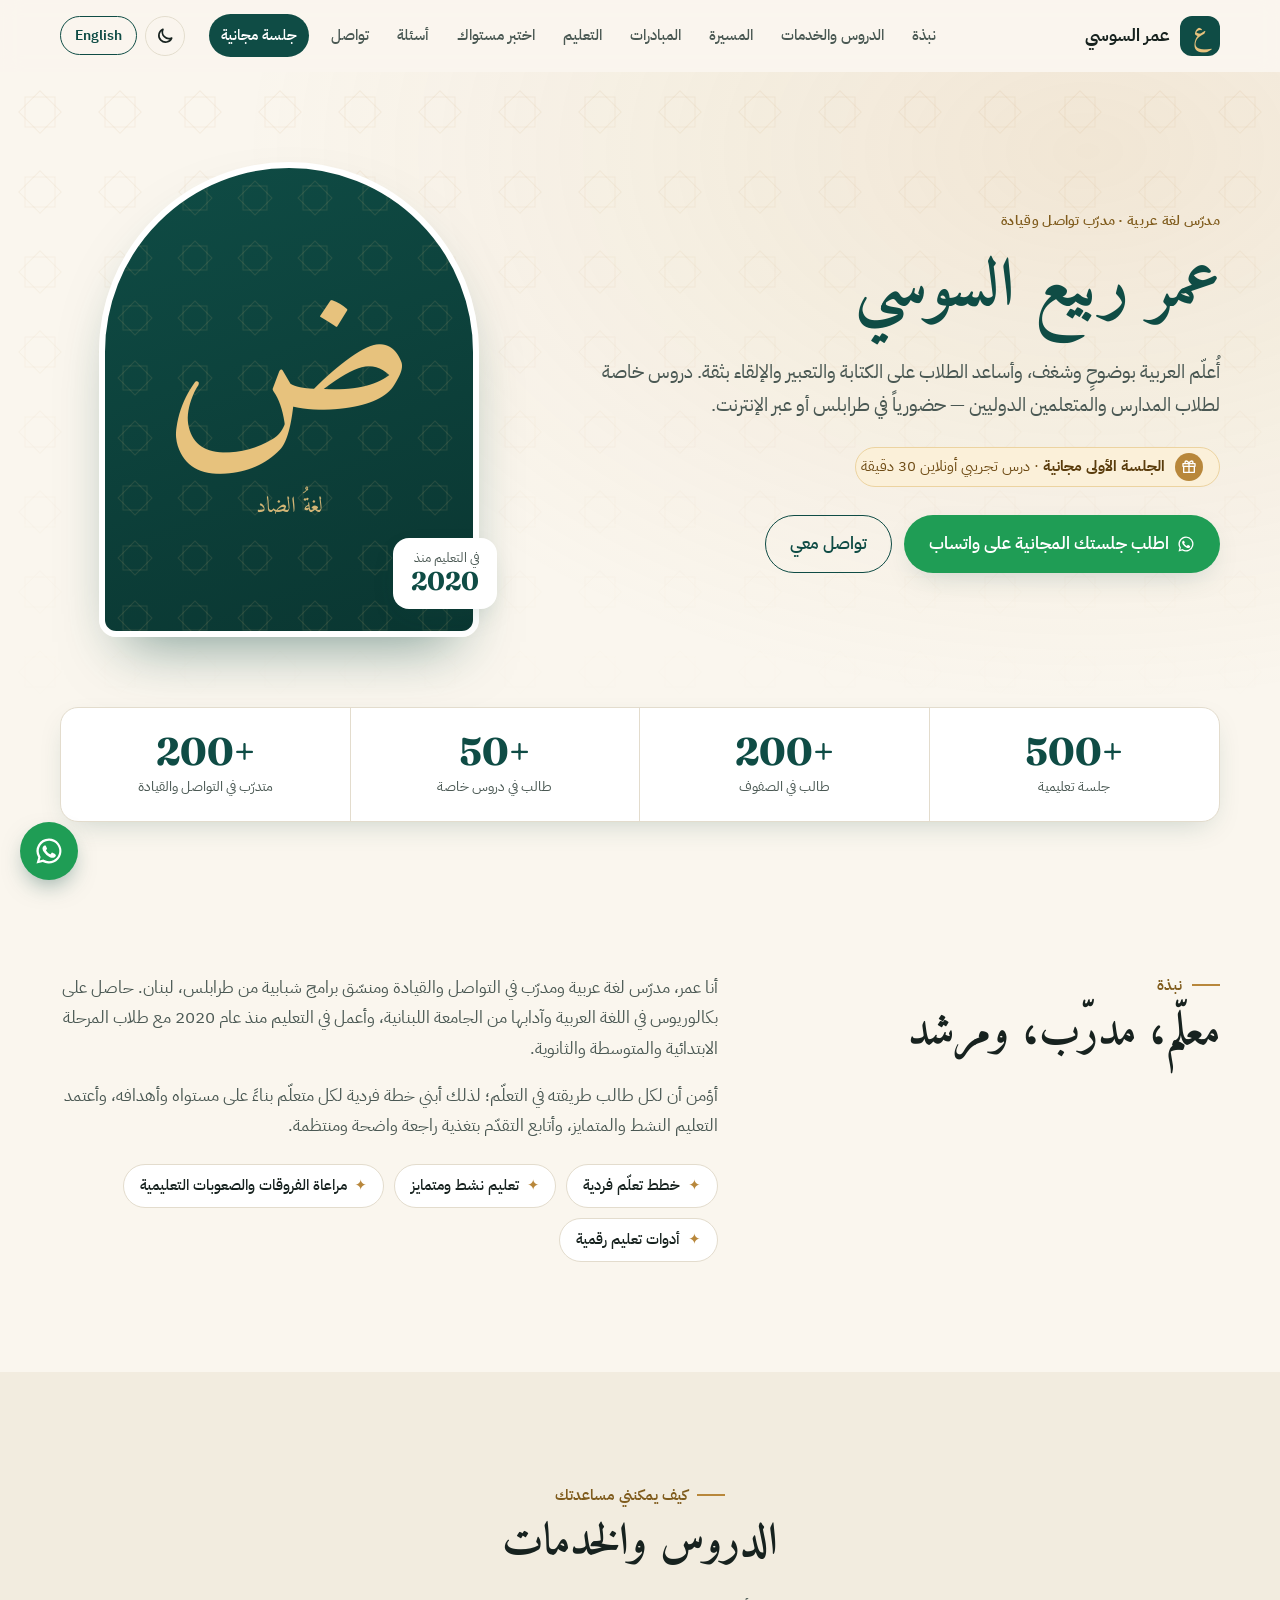
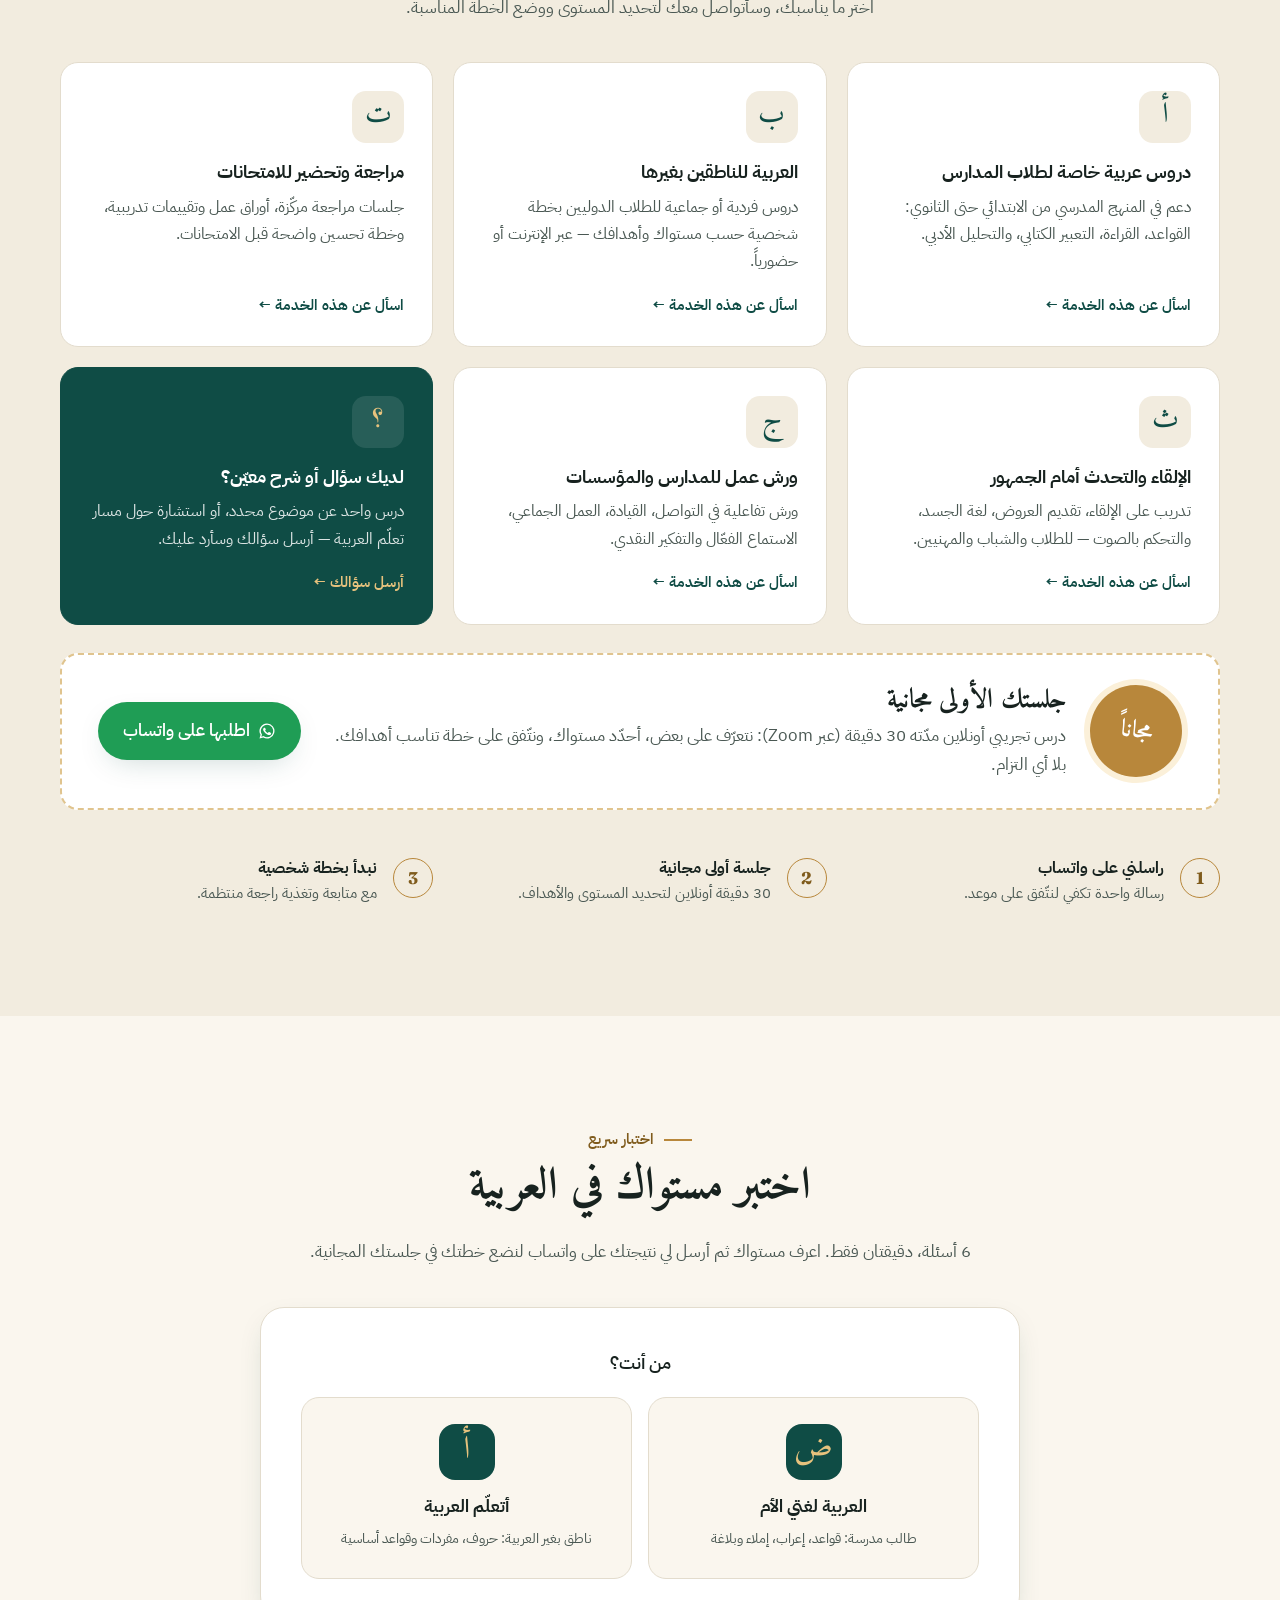
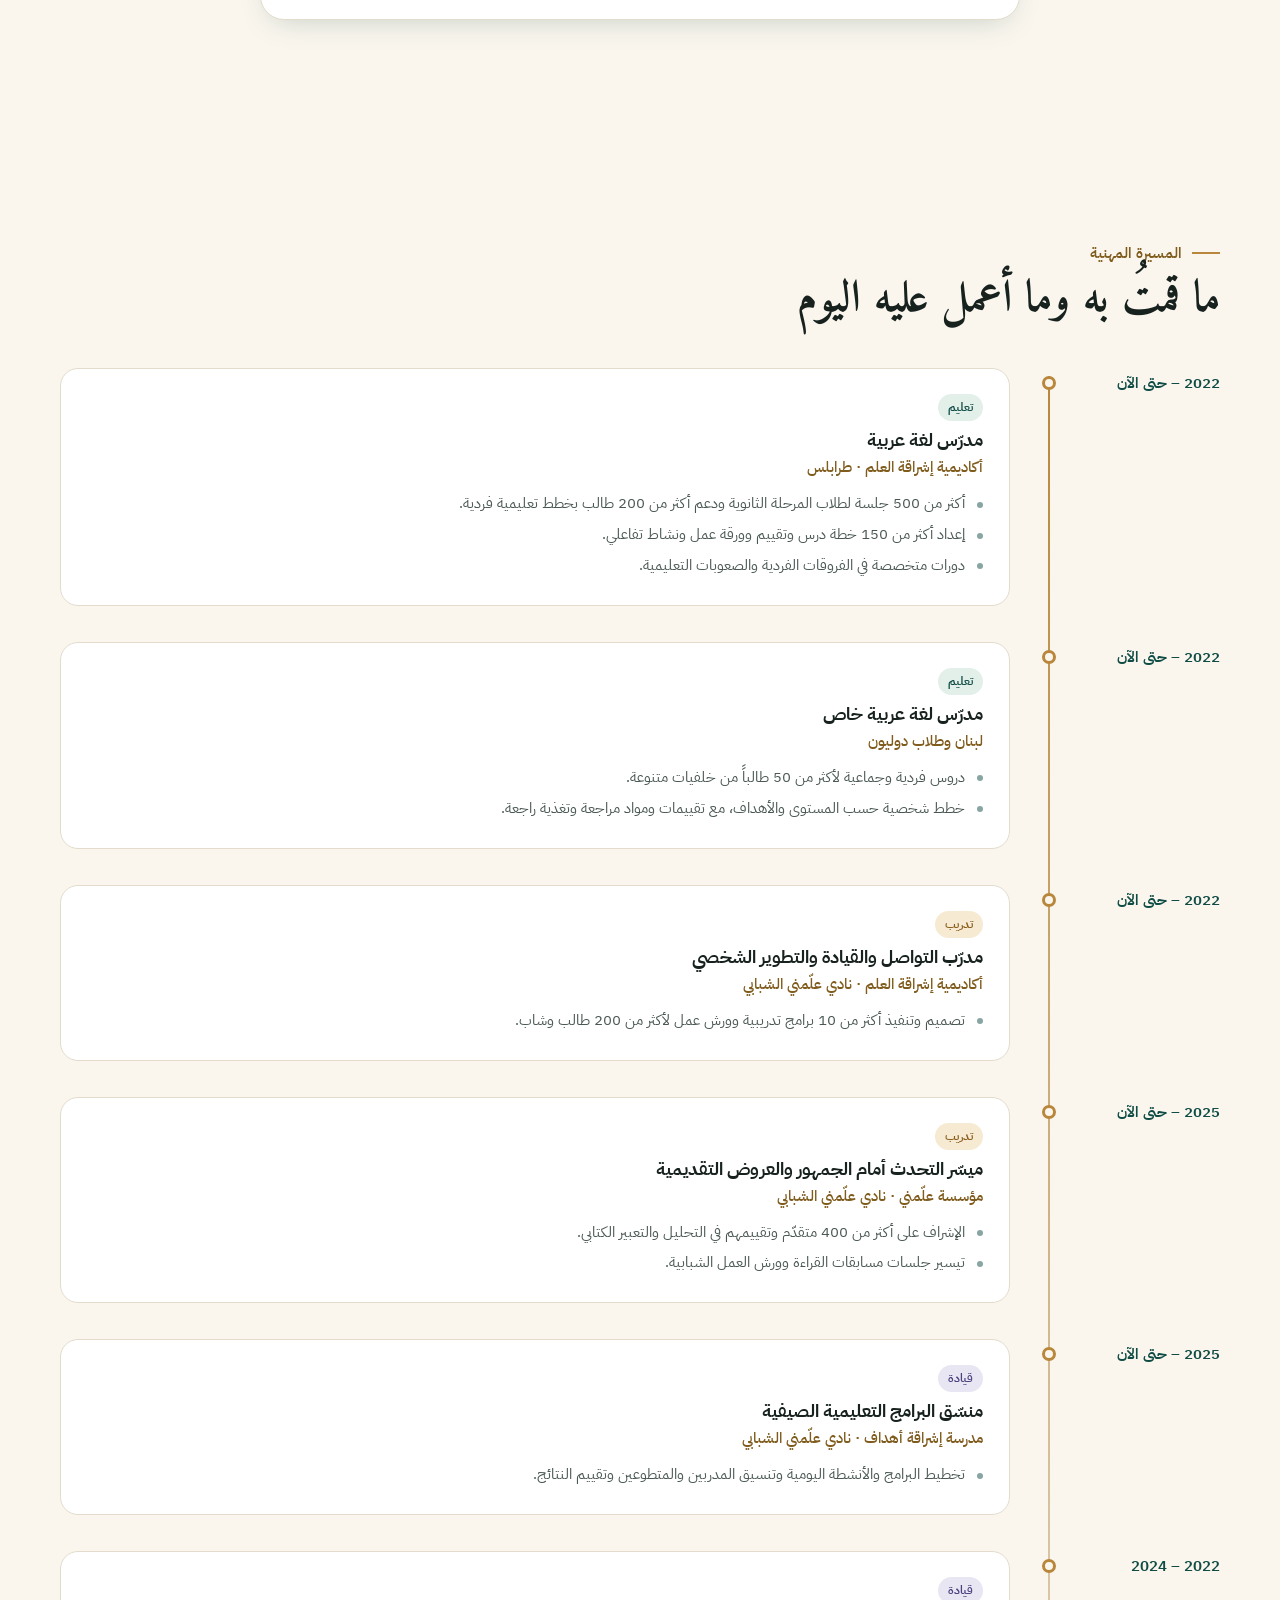
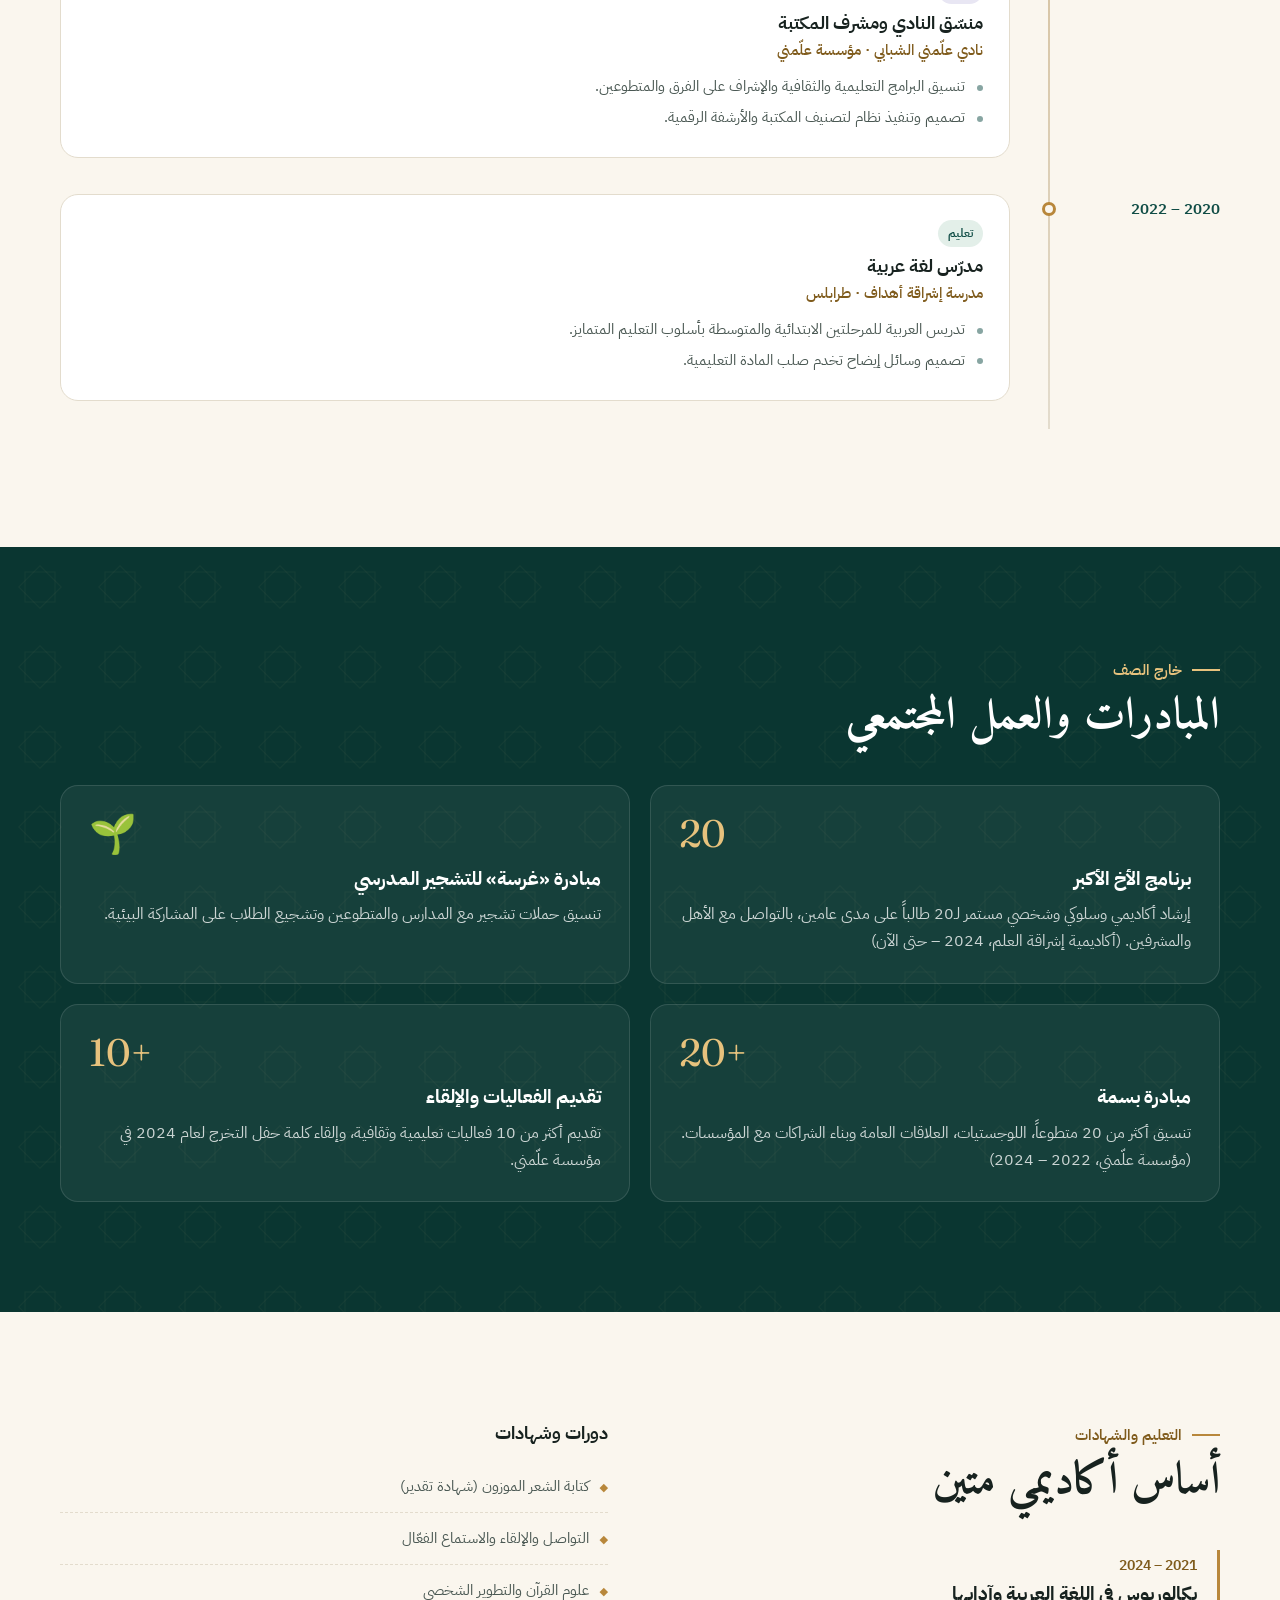
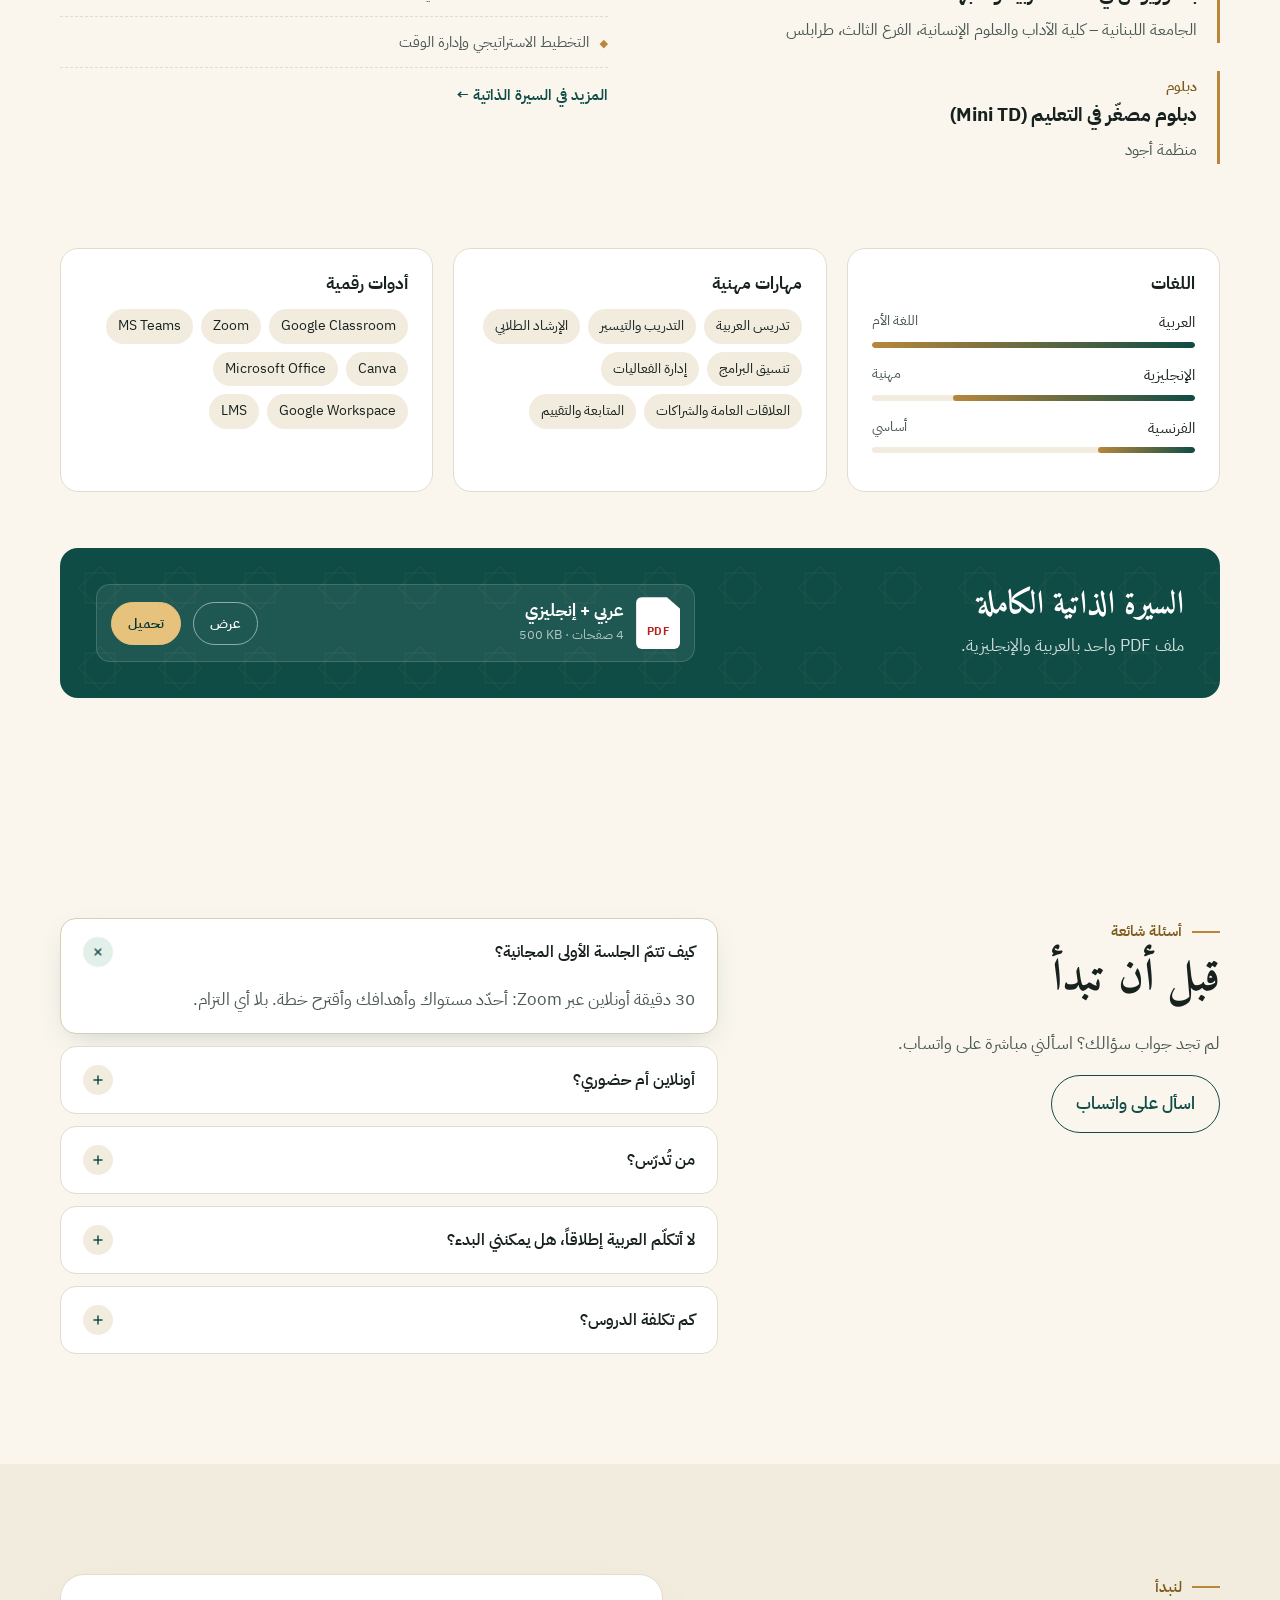
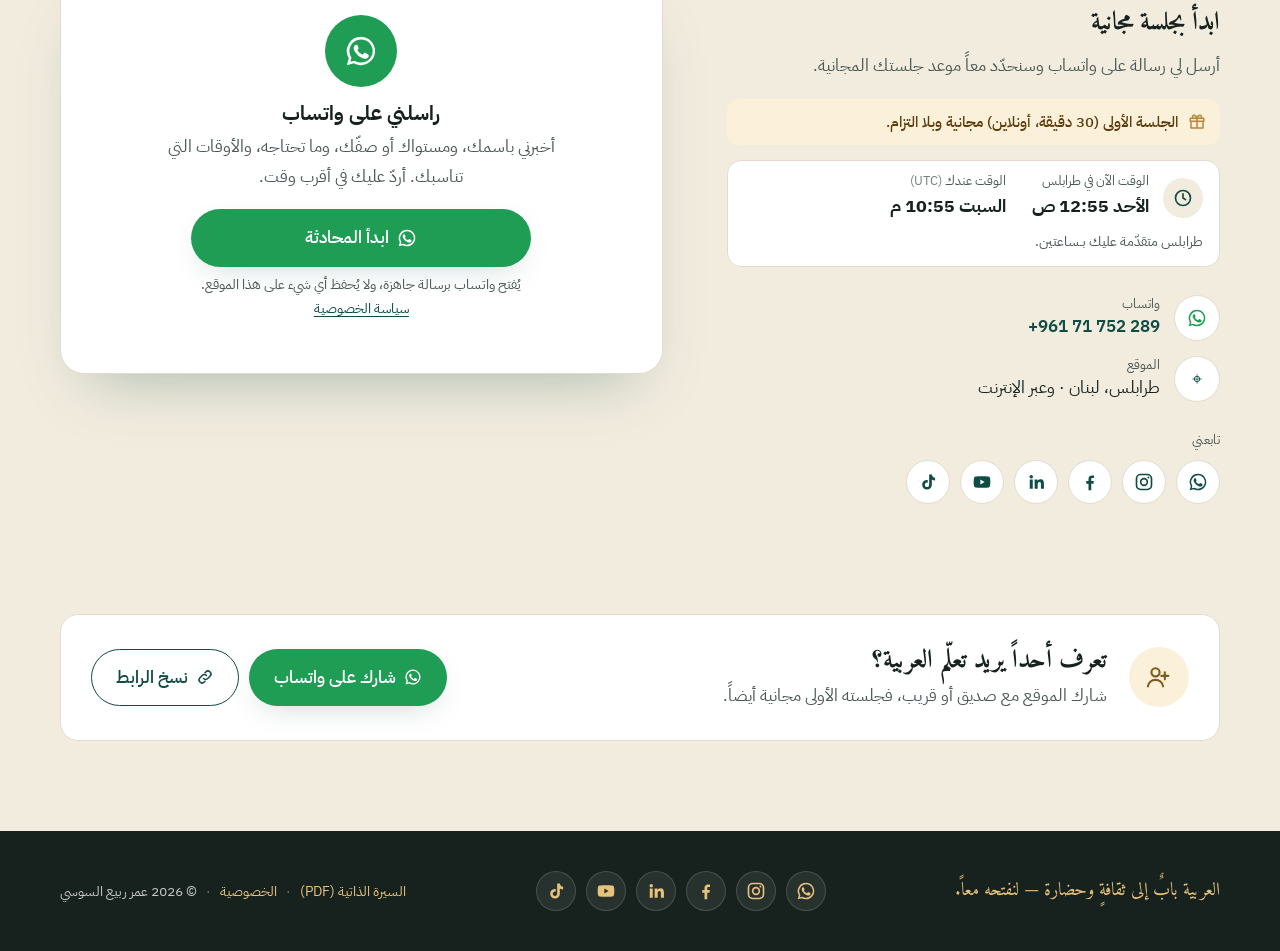
==== index.html @ cfaa9308 "k" ====
<!doctype html>
<html lang="ar" dir="rtl" data-lang="ar">
<head>
  <meta charset="utf-8">
  <meta name="viewport" content="width=device-width, initial-scale=1">
  <title>عمر ربيع السوسي | مدرّس لغة عربية في طرابلس – دروس خاصة</title>
  <meta name="description" content="عمر ربيع السوسي، مدرّس لغة عربية ومدرّب تواصل في طرابلس، لبنان. دروس عربية خاصة لطلاب المدارس والناطقين بغيرها، حضورياً أو أونلاين. Private Arabic lessons in Tripoli, Lebanon & online.">
  <meta name="keywords" content="مدرس لغة عربية طرابلس, دروس خصوصية عربي, Arabic teacher Tripoli Lebanon, private Arabic lessons online, learn Arabic, عمر السوسي, Omar Soussi">
  <meta name="author" content="Omar Rabih Soussi">
  <meta name="robots" content="index, follow">
  <meta name="theme-color" content="#0f4c45">
  <!-- SITE URL: replace https://omarsoussi.com with the real domain once it's live -->
  <link rel="canonical" href="https://omarsoussi.com/">
  <link rel="alternate" hreflang="ar" href="https://omarsoussi.com/">
  <link rel="alternate" hreflang="en" href="https://omarsoussi.com/?lang=en">
  <link rel="alternate" hreflang="x-default" href="https://omarsoussi.com/">

  <!-- Social sharing (WhatsApp, Facebook, LinkedIn, X) -->
  <meta property="og:type" content="profile">
  <meta property="og:site_name" content="Omar Rabih Soussi">
  <meta property="og:title" content="عمر ربيع السوسي | Omar Rabih Soussi – Arabic Teacher">
  <meta property="og:description" content="Private Arabic lessons for school students and international learners – Tripoli, Lebanon & online. دروس عربية خاصة حضورياً وأونلاين.">
  <meta property="og:url" content="https://omarsoussi.com/">
  <meta property="og:image" content="https://omarsoussi.com/assets/og-image.png">
  <meta property="og:image:width" content="1200">
  <meta property="og:image:height" content="630">
  <meta property="og:image:alt" content="Omar Rabih Soussi – Arabic Language Teacher">
  <meta property="og:locale" content="ar_LB">
  <meta property="og:locale:alternate" content="en_US">
  <meta property="profile:first_name" content="Omar">
  <meta property="profile:last_name" content="Soussi">
  <meta name="twitter:card" content="summary_large_image">
  <meta name="twitter:title" content="Omar Rabih Soussi – Arabic Teacher">
  <meta name="twitter:description" content="Private Arabic lessons – Tripoli, Lebanon & online.">
  <meta name="twitter:image" content="https://omarsoussi.com/assets/og-image.png">

  <!-- Icons: browser tab, iPhone/iPad home screen, Android & installable app -->
  <link rel="icon" href="favicon.ico" sizes="48x48">
  <link rel="icon" type="image/png" sizes="32x32" href="assets/favicon-32x32.png">
  <link rel="icon" type="image/png" sizes="16x16" href="assets/favicon-16x16.png">
  <link rel="apple-touch-icon" sizes="180x180" href="assets/apple-touch-icon.png">
  <link rel="manifest" href="site.webmanifest">
  <meta name="apple-mobile-web-app-title" content="Omar Soussi">
  <meta name="application-name" content="Omar Soussi">
  <meta name="msapplication-TileColor" content="#0f4c45">

  <!-- Structured data for Google -->
  <script type="application/ld+json">
  {
    "@context": "https://schema.org",
    "@graph": [
      {
        "@type": "Person",
        "@id": "https://omarsoussi.com/#omar",
        "name": "Omar Rabih Soussi",
        "alternateName": "عمر ربيع السوسي",
        "jobTitle": ["Arabic Language Teacher", "Communication & Leadership Trainer"],
        "description": "Arabic language teacher, communication and leadership trainer, and youth program coordinator in Tripoli, Lebanon.",
        "url": "https://omarsoussi.com/",
        "image": "https://omarsoussi.com/assets/og-image.png",
        "telephone": "+96171752289",
        "address": { "@type": "PostalAddress", "addressLocality": "Tripoli", "addressCountry": "LB" },
        "alumniOf": { "@type": "CollegeOrUniversity", "name": "Lebanese University – Faculty of Letters and Humanities, Branch 3" },
        "hasCredential": [
          { "@type": "EducationalOccupationalCredential", "name": "Bachelor's Degree in Arabic Language and Literature", "credentialCategory": "degree" },
          { "@type": "EducationalOccupationalCredential", "name": "Mini Teaching Diploma (Mini TD) – Ajwad Organization", "credentialCategory": "certificate" }
        ],
        "worksFor": { "@type": "EducationalOrganization", "name": "Ishraqat Al-Ilm Academy", "address": { "@type": "PostalAddress", "addressLocality": "Tripoli", "addressCountry": "LB" } },
        "knowsLanguage": ["ar", "en", "fr"],
        "knowsAbout": ["Arabic language", "Arabic grammar", "Arabic literature", "Teaching Arabic as a second language", "Public speaking", "Communication skills", "Leadership training"]
      },
      {
        "@type": "Service",
        "name": "Private Arabic lessons",
        "serviceType": "Private tutoring",
        "provider": { "@id": "https://omarsoussi.com/#omar" },
        "areaServed": [{ "@type": "City", "name": "Tripoli, Lebanon" }, { "@type": "Place", "name": "Online" }],
        "availableLanguage": ["ar", "en"],
        "hasOfferCatalog": {
          "@type": "OfferCatalog",
          "name": "Lessons",
          "itemListElement": [
            { "@type": "Offer", "price": "0", "priceCurrency": "USD", "description": "Free 30-minute online trial lesson for new students", "itemOffered": { "@type": "Service", "name": "Free first session (30-minute online trial lesson)" } },
            { "@type": "Offer", "itemOffered": { "@type": "Service", "name": "Private Arabic lessons for school students" } },
            { "@type": "Offer", "itemOffered": { "@type": "Service", "name": "Arabic for international learners" } },
            { "@type": "Offer", "itemOffered": { "@type": "Service", "name": "Revision & exam preparation" } },
            { "@type": "Offer", "itemOffered": { "@type": "Service", "name": "Public speaking coaching" } },
            { "@type": "Offer", "itemOffered": { "@type": "Service", "name": "Workshops for schools & organizations" } }
          ]
        }
      }
    ]
  }
  </script>
  <link rel="preconnect" href="https://fonts.googleapis.com">
  <link rel="preconnect" href="https://fonts.gstatic.com" crossorigin>
  <link href="https://fonts.googleapis.com/css2?family=Amiri:wght@400;700&family=Fraunces:opsz,wght@9..144,500;9..144,700&family=IBM+Plex+Sans+Arabic:wght@400;500;600;700&display=swap" rel="stylesheet">
  <meta name="color-scheme" content="light dark">
  <script>
    /* Apply the saved / system theme before the page paints (no white flash in dark mode) */
    (function () {
      var t = null;
      try { t = localStorage.getItem("theme"); } catch (e) {}
      if (t !== "light" && t !== "dark") t = window.matchMedia("(prefers-color-scheme: dark)").matches ? "dark" : "light";
      document.documentElement.setAttribute("data-theme", t);
    })();
  </script>
  <link rel="stylesheet" href="styles.css">
</head>
<body>

<!-- ============ HEADER ============ -->
<header class="site-header" id="top">
  <div class="container header-inner">
    <a href="#top" class="brand" aria-label="Omar Soussi">
      <span class="brand-mark">ع</span>
      <span class="brand-name">
        <span class="ar">عمر السوسي</span>
        <span class="en">Omar Soussi</span>
      </span>
    </a>

    <nav class="main-nav" id="mainNav" aria-label="Main">
      <a href="#about"><span class="ar">نبذة</span><span class="en">About</span></a>
      <a href="#services"><span class="ar">الدروس والخدمات</span><span class="en">Lessons</span></a>
      <a href="#journey"><span class="ar">المسيرة</span><span class="en">Journey</span></a>
      <a href="#community"><span class="ar">المبادرات</span><span class="en">Initiatives</span></a>
      <a href="#education"><span class="ar">التعليم</span><span class="en">Education</span></a>
      <a href="#quiz"><span class="ar">اختبر مستواك</span><span class="en">Level quiz</span></a>
      <a href="#faq"><span class="ar">أسئلة</span><span class="en">FAQ</span></a>
      <a href="#contact"><span class="ar">تواصل</span><span class="en">Contact</span></a>
      <a href="https://wa.me/96171752289" target="_blank" rel="noopener" data-wa-direct class="nav-cta"><span class="ar">جلسة مجانية</span><span class="en">Free session</span></a>
    </nav>

    <div class="header-actions">
      <button class="theme-toggle" id="themeToggle" type="button" aria-label="Toggle dark mode" title="Dark / light">
        <svg class="i-moon" viewBox="0 0 24 24" width="20" height="20" aria-hidden="true"><path fill="none" stroke="currentColor" stroke-width="2" stroke-linecap="round" stroke-linejoin="round" d="M20 14.5A8 8 0 0 1 9.5 4 8 8 0 1 0 20 14.5Z"/></svg>
        <svg class="i-sun" viewBox="0 0 24 24" width="20" height="20" aria-hidden="true"><g fill="none" stroke="currentColor" stroke-width="2" stroke-linecap="round"><circle cx="12" cy="12" r="4"/><path d="M12 2v2M12 20v2M4.9 4.9l1.4 1.4M17.7 17.7l1.4 1.4M2 12h2M20 12h2M4.9 19.1l1.4-1.4M17.7 6.3l1.4-1.4"/></g></svg>
      </button>
      <button class="lang-toggle" id="langToggle" type="button" aria-label="Switch language">
        <span class="ar">English</span><span class="en">عربي</span>
      </button>
      <button class="menu-toggle" id="menuToggle" type="button" aria-expanded="false" aria-controls="mainNav" aria-label="Menu">
        <span></span><span></span><span></span>
      </button>
    </div>
  </div>
</header>

<main>

<!-- ============ HERO ============ -->
<section class="hero">
  <div class="container hero-grid">
    <div class="hero-text reveal">
      <p class="eyebrow">
        <span class="ar">مدرّس لغة عربية · مدرّب تواصل وقيادة</span>
        <span class="en">Arabic Language Teacher · Communication Trainer</span>
      </p>
      <h1>
        <span class="ar">عمر ربيع السوسي</span>
        <span class="en">Omar Rabih Soussi</span>
      </h1>
      <p class="hero-lead">
        <span class="ar">أُعلّم العربية بوضوحٍ وشغف، وأساعد الطلاب على الكتابة والتعبير والإلقاء بثقة. دروس خاصة لطلاب المدارس والمتعلمين الدوليين — حضورياً في طرابلس أو عبر الإنترنت.</span>
        <span class="en">I teach Arabic with clarity and care, and help students read, write and speak with confidence. Private lessons for school students and international learners — in person in Tripoli or online.</span>
      </p>
      <a href="https://wa.me/96171752289" target="_blank" rel="noopener" data-wa-direct class="offer-pill">
        <span class="offer-pill-icon" aria-hidden="true"><svg viewBox="0 0 24 24" width="16" height="16"><path fill="none" stroke="currentColor" stroke-width="2" stroke-linecap="round" stroke-linejoin="round" d="M4 11h16v9H4zM3 7h18v4H3zM12 7v13M12 7S10.5 3 8 3a2 2 0 0 0 0 4M12 7s1.5-4 4-4a2 2 0 0 1 0 4"/></svg></span>
        <span><strong><span class="ar">الجلسة الأولى مجانية</span><span class="en">First session free</span></strong>
        <span class="ar">· درس تجريبي أونلاين 30 دقيقة</span><span class="en">· 30-min online trial lesson</span></span>
      </a>
      <div class="hero-ctas">
        <a href="https://wa.me/96171752289" target="_blank" rel="noopener" data-wa-direct class="btn btn-primary btn-wa">
          <svg viewBox="0 0 24 24" width="18" height="18" aria-hidden="true"><path fill="currentColor" d="M12 2a10 10 0 0 0-8.6 15.1L2 22l5-1.3A10 10 0 1 0 12 2Zm0 18.2a8.2 8.2 0 0 1-4.2-1.2l-.3-.2-3 .8.8-2.9-.2-.3A8.2 8.2 0 1 1 12 20.2Zm4.5-6.1c-.2-.1-1.5-.7-1.7-.8s-.4-.1-.6.1-.7.8-.8 1-.3.2-.5.1a6.7 6.7 0 0 1-3.3-2.9c-.3-.4.3-.4.7-1.3a.5.5 0 0 0 0-.5l-.8-1.8c-.2-.5-.4-.4-.6-.4h-.5a1 1 0 0 0-.7.3 3 3 0 0 0-.9 2.2 5.2 5.2 0 0 0 1.1 2.7 11.8 11.8 0 0 0 4.5 4c1.7.7 2.3.8 3.2.6a2.7 2.7 0 0 0 1.7-1.2 2.2 2.2 0 0 0 .2-1.2c-.1-.1-.3-.2-.5-.3Z"/></svg>
          <span class="ar">اطلب جلستك المجانية على واتساب</span><span class="en">Get your free session on WhatsApp</span>
        </a>
        <a href="#contact" class="btn btn-ghost">
          <span class="ar">تواصل معي</span><span class="en">Contact</span>
        </a>
      </div>
    </div>

    <div class="hero-visual reveal">
      <div class="portrait">
        <!-- To add a photo: save it as assets/omar.jpg (portrait, ~800×1000) -->
        <img src="assets/omar.jpg" alt="Omar Rabih Soussi" onerror="this.remove()">
        <div class="portrait-fallback" aria-hidden="true">
          <span class="big-letter">ض</span>
          <span class="portrait-caption">
            <span class="ar">لغةُ الضاد</span><span class="en">The language of Ḍād</span>
          </span>
        </div>
      </div>
      <div class="floating-badge">
        <strong>2020</strong>
        <span class="ar">في التعليم منذ</span><span class="en">teaching since</span>
      </div>
    </div>
  </div>

  <div class="container">
    <ul class="stats reveal">
      <li><strong data-count="500">500+</strong><span class="ar">جلسة تعليمية</span><span class="en">teaching sessions</span></li>
      <li><strong data-count="200">200+</strong><span class="ar">طالب في الصفوف</span><span class="en">classroom students</span></li>
      <li><strong data-count="50">50+</strong><span class="ar">طالب في دروس خاصة</span><span class="en">private students</span></li>
      <li><strong data-count="200">200+</strong><span class="ar">متدرّب في التواصل والقيادة</span><span class="en">trainees in communication</span></li>
    </ul>
  </div>
</section>

<!-- ============ ABOUT ============ -->
<section class="section" id="about">
  <div class="container about-grid">
    <div class="section-head reveal">
      <p class="kicker"><span class="ar">نبذة</span><span class="en">About</span></p>
      <h2><span class="ar">معلّم، مدرّب، ومرشد</span><span class="en">Teacher, trainer and mentor</span></h2>
    </div>
    <div class="about-body reveal">
      <p>
        <span class="ar">أنا عمر، مدرّس لغة عربية ومدرّب في التواصل والقيادة ومنسّق برامج شبابية من طرابلس، لبنان. حاصل على بكالوريوس في اللغة العربية وآدابها من الجامعة اللبنانية، وأعمل في التعليم منذ عام 2020 مع طلاب المرحلة الابتدائية والمتوسطة والثانوية.</span>
        <span class="en">I'm Omar, an Arabic language teacher, communication &amp; leadership trainer and youth program coordinator from Tripoli, Lebanon. I hold a Bachelor's degree in Arabic Language and Literature from the Lebanese University and have been teaching since 2020 — from primary to secondary level.</span>
      </p>
      <p>
        <span class="ar">أؤمن أن لكل طالب طريقته في التعلّم؛ لذلك أبني خطة فردية لكل متعلّم بناءً على مستواه وأهدافه، وأعتمد التعليم النشط والمتمايز، وأتابع التقدّم بتغذية راجعة واضحة ومنتظمة.</span>
        <span class="en">I believe every student learns differently. That's why I build an individual plan for each learner based on their level and goals, use active and differentiated teaching, and follow progress with clear, regular feedback.</span>
      </p>
      <ul class="pill-list">
        <li><span class="ar">خطط تعلّم فردية</span><span class="en">Individual learning plans</span></li>
        <li><span class="ar">تعليم نشط ومتمايز</span><span class="en">Active &amp; differentiated teaching</span></li>
        <li><span class="ar">مراعاة الفروقات والصعوبات التعليمية</span><span class="en">Support for learning differences</span></li>
        <li><span class="ar">أدوات تعليم رقمية</span><span class="en">Digital teaching tools</span></li>
      </ul>
    </div>
  </div>
</section>

<!-- ============ SERVICES ============ -->
<section class="section section-tint" id="services">
  <div class="container">
    <div class="section-head center reveal">
      <p class="kicker"><span class="ar">كيف يمكنني مساعدتك</span><span class="en">How I can help</span></p>
      <h2><span class="ar">الدروس والخدمات</span><span class="en">Lessons &amp; services</span></h2>
      <p class="section-sub">
        <span class="ar">اختر ما يناسبك، وسأتواصل معك لتحديد المستوى ووضع الخطة المناسبة.</span>
        <span class="en">Pick what fits you and I'll get back to you to assess your level and agree on a plan.</span>
      </p>
    </div>

    <div class="cards">
      <article class="card reveal">
        <div class="card-icon">أ</div>
        <h3><span class="ar">دروس عربية خاصة لطلاب المدارس</span><span class="en">Private Arabic for school students</span></h3>
        <p><span class="ar">دعم في المنهج المدرسي من الابتدائي حتى الثانوي: القواعد، القراءة، التعبير الكتابي، والتحليل الأدبي.</span><span class="en">Curriculum support from primary to secondary: grammar, reading, written expression and literary analysis.</span></p>
        <button class="card-link" data-service="school"><span class="ar">اسأل عن هذه الخدمة ←</span><span class="en">Ask about this →</span></button>
      </article>

      <article class="card reveal">
        <div class="card-icon">ب</div>
        <h3><span class="ar">العربية للناطقين بغيرها</span><span class="en">Arabic for international learners</span></h3>
        <p><span class="ar">دروس فردية أو جماعية للطلاب الدوليين بخطة شخصية حسب مستواك وأهدافك — عبر الإنترنت أو حضورياً.</span><span class="en">One-to-one or group lessons with a personal plan built around your level and goals — online or in person.</span></p>
        <button class="card-link" data-service="intl"><span class="ar">اسأل عن هذه الخدمة ←</span><span class="en">Ask about this →</span></button>
      </article>

      <article class="card reveal">
        <div class="card-icon">ت</div>
        <h3><span class="ar">مراجعة وتحضير للامتحانات</span><span class="en">Revision &amp; exam preparation</span></h3>
        <p><span class="ar">جلسات مراجعة مركّزة، أوراق عمل وتقييمات تدريبية، وخطة تحسين واضحة قبل الامتحانات.</span><span class="en">Focused revision sessions, worksheets and practice assessments, with a clear improvement plan before exams.</span></p>
        <button class="card-link" data-service="exam"><span class="ar">اسأل عن هذه الخدمة ←</span><span class="en">Ask about this →</span></button>
      </article>

      <article class="card reveal">
        <div class="card-icon">ث</div>
        <h3><span class="ar">الإلقاء والتحدث أمام الجمهور</span><span class="en">Public speaking coaching</span></h3>
        <p><span class="ar">تدريب على الإلقاء، تقديم العروض، لغة الجسد، والتحكم بالصوت — للطلاب والشباب والمهنيين.</span><span class="en">Training in speech delivery, presentations, body language and voice — for students, youth and professionals.</span></p>
        <button class="card-link" data-service="speaking"><span class="ar">اسأل عن هذه الخدمة ←</span><span class="en">Ask about this →</span></button>
      </article>

      <article class="card reveal">
        <div class="card-icon">ج</div>
        <h3><span class="ar">ورش عمل للمدارس والمؤسسات</span><span class="en">Workshops for schools &amp; organizations</span></h3>
        <p><span class="ar">ورش تفاعلية في التواصل، القيادة، العمل الجماعي، الاستماع الفعّال والتفكير النقدي.</span><span class="en">Interactive workshops on communication, leadership, teamwork, active listening and critical thinking.</span></p>
        <button class="card-link" data-service="workshop"><span class="ar">اسأل عن هذه الخدمة ←</span><span class="en">Ask about this →</span></button>
      </article>

      <article class="card card-accent reveal">
        <div class="card-icon">؟</div>
        <h3><span class="ar">لديك سؤال أو شرح معيّن؟</span><span class="en">Need a specific explanation?</span></h3>
        <p><span class="ar">درس واحد عن موضوع محدد، أو استشارة حول مسار تعلّم العربية — أرسل سؤالك وسأرد عليك.</span><span class="en">A single lesson on one topic, or advice on your Arabic learning path — send your question and I'll reply.</span></p>
        <button class="card-link" data-service="question"><span class="ar">أرسل سؤالك ←</span><span class="en">Send your question →</span></button>
      </article>
    </div>

    <div class="offer-banner reveal">
      <div class="offer-stamp" aria-hidden="true">
        <span class="ar">مجاناً</span><span class="en">FREE</span>
      </div>
      <div class="offer-text">
        <h3><span class="ar">جلستك الأولى مجانية</span><span class="en">Your first session is free</span></h3>
        <p><span class="ar">درس تجريبي أونلاين مدّته 30 دقيقة (عبر Zoom): نتعرّف على بعض، أحدّد مستواك، ونتّفق على خطة تناسب أهدافك. بلا أي التزام.</span><span class="en">A 30-minute online trial lesson (on Zoom): we get to know each other, I assess your level, and we agree on a plan that fits your goals. No commitment.</span></p>
      </div>
      <a href="https://wa.me/96171752289" target="_blank" rel="noopener" data-wa-direct class="btn btn-primary btn-wa offer-btn"><svg viewBox="0 0 24 24" width="18" height="18" aria-hidden="true"><path fill="currentColor" d="M12 2a10 10 0 0 0-8.6 15.1L2 22l5-1.3A10 10 0 1 0 12 2Zm0 18.2a8.2 8.2 0 0 1-4.2-1.2l-.3-.2-3 .8.8-2.9-.2-.3A8.2 8.2 0 1 1 12 20.2Zm4.5-6.1c-.2-.1-1.5-.7-1.7-.8s-.4-.1-.6.1-.7.8-.8 1-.3.2-.5.1a6.7 6.7 0 0 1-3.3-2.9c-.3-.4.3-.4.7-1.3a.5.5 0 0 0 0-.5l-.8-1.8c-.2-.5-.4-.4-.6-.4h-.5a1 1 0 0 0-.7.3 3 3 0 0 0-.9 2.2 5.2 5.2 0 0 0 1.1 2.7 11.8 11.8 0 0 0 4.5 4c1.7.7 2.3.8 3.2.6a2.7 2.7 0 0 0 1.7-1.2 2.2 2.2 0 0 0 .2-1.2c-.1-.1-.3-.2-.5-.3Z"/></svg><span class="ar">اطلبها على واتساب</span><span class="en">Ask on WhatsApp</span></a>
    </div>

    <ol class="steps reveal">
      <li>
        <span class="step-num">1</span>
        <div><h4><span class="ar">راسلني على واتساب</span><span class="en">Message me on WhatsApp</span></h4>
        <p><span class="ar">رسالة واحدة تكفي لنتّفق على موعد.</span><span class="en">One message is all it takes to set a time.</span></p></div>
      </li>
      <li>
        <span class="step-num">2</span>
        <div><h4><span class="ar">جلسة أولى مجانية</span><span class="en">Free first session</span></h4>
        <p><span class="ar">30 دقيقة أونلاين لتحديد المستوى والأهداف.</span><span class="en">30 minutes online to assess your level &amp; goals.</span></p></div>
      </li>
      <li>
        <span class="step-num">3</span>
        <div><h4><span class="ar">نبدأ بخطة شخصية</span><span class="en">We start with a personal plan</span></h4>
        <p><span class="ar">مع متابعة وتغذية راجعة منتظمة.</span><span class="en">With regular follow-up and feedback.</span></p></div>
      </li>
    </ol>
  </div>
</section>

<!-- ============ LEVEL QUIZ ============ -->
<section class="section" id="quiz">
  <div class="container">
    <div class="section-head center reveal">
      <p class="kicker"><span class="ar">اختبار سريع</span><span class="en">Quick quiz</span></p>
      <h2><span class="ar">اختبر مستواك في العربية</span><span class="en">Test your Arabic level</span></h2>
      <p class="section-sub">
        <span class="ar">6 أسئلة، دقيقتان فقط. اعرف مستواك ثم أرسل لي نتيجتك على واتساب لنضع خطتك في جلستك المجانية.</span>
        <span class="en">6 questions, 2 minutes. Find out your level, then send me your result on WhatsApp and we'll build your plan in a free session.</span>
      </p>
    </div>

    <div class="quiz reveal" id="quiz-app">
      <!-- Start screen -->
      <div class="quiz-screen" data-screen="start">
        <p class="quiz-ask"><span class="ar">من أنت؟</span><span class="en">Which describes you?</span></p>
        <div class="quiz-tracks">
          <button type="button" class="quiz-track" data-track="native">
            <span class="quiz-track-icon" aria-hidden="true">ض</span>
            <strong><span class="ar">العربية لغتي الأم</span><span class="en">Arabic is my first language</span></strong>
            <small><span class="ar">طالب مدرسة: قواعد، إعراب، إملاء وبلاغة</span><span class="en">School student: grammar, iʿrāb, spelling &amp; rhetoric</span></small>
          </button>
          <button type="button" class="quiz-track" data-track="learner">
            <span class="quiz-track-icon" aria-hidden="true">أ</span>
            <strong><span class="ar">أتعلّم العربية</span><span class="en">I'm learning Arabic</span></strong>
            <small><span class="ar">ناطق بغير العربية: حروف، مفردات وقواعد أساسية</span><span class="en">Non-native: letters, vocabulary &amp; basic grammar</span></small>
          </button>
        </div>
      </div>

      <!-- Question screen -->
      <div class="quiz-screen" data-screen="question" hidden>
        <div class="quiz-top">
          <span class="quiz-count" id="quizCount"></span>
          <button type="button" class="link-btn quiz-restart" data-restart><span class="ar">البدء من جديد</span><span class="en">Start over</span></button>
        </div>
        <div class="quiz-progress" aria-hidden="true"><span id="quizBar"></span></div>
        <div class="quiz-q" id="quizQ"></div>
        <div class="quiz-options" id="quizOptions" role="group"></div>
        <div class="quiz-feedback" id="quizFeedback" aria-live="polite"></div>
        <div class="quiz-next-wrap">
          <button type="button" class="btn btn-primary" id="quizNext" hidden></button>
        </div>
      </div>

      <!-- Result screen -->
      <div class="quiz-screen" data-screen="result" hidden>
        <div class="quiz-result">
          <div class="quiz-score" id="quizScore" aria-hidden="true">
            <svg viewBox="0 0 120 120"><circle class="ring-bg" cx="60" cy="60" r="52"/><circle class="ring" id="quizRing" cx="60" cy="60" r="52"/></svg>
            <span id="quizScoreText"></span>
          </div>
          <div class="quiz-result-text">
            <p class="quiz-level-label"><span class="ar">مستواك</span><span class="en">Your level</span></p>
            <h3 id="quizLevel"></h3>
            <p id="quizAdvice"></p>
          </div>
        </div>
        <div class="quiz-actions">
          <button type="button" class="btn btn-primary btn-wa" id="quizBook"><svg viewBox="0 0 24 24" width="18" height="18" aria-hidden="true"><path fill="currentColor" d="M12 2a10 10 0 0 0-8.6 15.1L2 22l5-1.3A10 10 0 1 0 12 2Zm0 18.2a8.2 8.2 0 0 1-4.2-1.2l-.3-.2-3 .8.8-2.9-.2-.3A8.2 8.2 0 1 1 12 20.2Zm4.5-6.1c-.2-.1-1.5-.7-1.7-.8s-.4-.1-.6.1-.7.8-.8 1-.3.2-.5.1a6.7 6.7 0 0 1-3.3-2.9c-.3-.4.3-.4.7-1.3a.5.5 0 0 0 0-.5l-.8-1.8c-.2-.5-.4-.4-.6-.4h-.5a1 1 0 0 0-.7.3 3 3 0 0 0-.9 2.2 5.2 5.2 0 0 0 1.1 2.7 11.8 11.8 0 0 0 4.5 4c1.7.7 2.3.8 3.2.6a2.7 2.7 0 0 0 1.7-1.2 2.2 2.2 0 0 0 .2-1.2c-.1-.1-.3-.2-.5-.3Z"/></svg><span class="ar">أرسل نتيجتي على واتساب</span><span class="en">Send my result on WhatsApp</span></button>
          <button type="button" class="btn btn-ghost" data-share="quiz">
            <svg viewBox="0 0 24 24" width="18" height="18" aria-hidden="true"><g fill="none" stroke="currentColor" stroke-width="2" stroke-linecap="round" stroke-linejoin="round"><circle cx="18" cy="5" r="3"/><circle cx="6" cy="12" r="3"/><circle cx="18" cy="19" r="3"/><path d="m8.6 13.5 6.8 4M15.4 6.5l-6.8 4"/></g></svg>
            <span class="ar">تحدَّ صديقاً</span><span class="en">Challenge a friend</span>
          </button>
          <button type="button" class="link-btn" data-restart><span class="ar">أعد الاختبار</span><span class="en">Retake the quiz</span></button>
        </div>
        <details class="quiz-review">
          <summary><span class="ar">راجع إجاباتك</span><span class="en">Review your answers</span></summary>
          <ol id="quizReview"></ol>
        </details>
      </div>
    </div>
  </div>
</section>

<!-- ============ JOURNEY ============ -->
<section class="section" id="journey">
  <div class="container">
    <div class="section-head reveal">
      <p class="kicker"><span class="ar">المسيرة المهنية</span><span class="en">Journey</span></p>
      <h2><span class="ar">ما قمتُ به وما أعمل عليه اليوم</span><span class="en">What I've done — and what I'm doing now</span></h2>
    </div>

    <ol class="timeline">
      <li class="tl-item reveal">
        <div class="tl-date"><span class="ar">2022 – حتى الآن</span><span class="en">2022 – Present</span></div>
        <div class="tl-body">
          <span class="tag tag-teach"><span class="ar">تعليم</span><span class="en">Teaching</span></span>
          <h3><span class="ar">مدرّس لغة عربية</span><span class="en">Arabic Language Teacher</span></h3>
          <p class="tl-org"><span class="ar">أكاديمية إشراقة العلم · طرابلس</span><span class="en">Ishraqat Al-Ilm Academy · Tripoli</span></p>
          <ul>
            <li><span class="ar">أكثر من 500 جلسة لطلاب المرحلة الثانوية ودعم أكثر من 200 طالب بخطط تعليمية فردية.</span><span class="en">500+ Arabic sessions for secondary students, supporting 200+ students with individual learning plans.</span></li>
            <li><span class="ar">إعداد أكثر من 150 خطة درس وتقييم وورقة عمل ونشاط تفاعلي.</span><span class="en">Designed 150+ lesson plans, assessments, worksheets and interactive activities.</span></li>
            <li><span class="ar">دورات متخصصة في الفروقات الفردية والصعوبات التعليمية.</span><span class="en">Specialized training in individual learning differences and learning difficulties.</span></li>
          </ul>
        </div>
      </li>

      <li class="tl-item reveal">
        <div class="tl-date"><span class="ar">2022 – حتى الآن</span><span class="en">2022 – Present</span></div>
        <div class="tl-body">
          <span class="tag tag-teach"><span class="ar">تعليم</span><span class="en">Teaching</span></span>
          <h3><span class="ar">مدرّس لغة عربية خاص</span><span class="en">Private Arabic Teacher</span></h3>
          <p class="tl-org"><span class="ar">لبنان وطلاب دوليون</span><span class="en">Lebanon &amp; international students</span></p>
          <ul>
            <li><span class="ar">دروس فردية وجماعية لأكثر من 50 طالباً من خلفيات متنوعة.</span><span class="en">Individual and group lessons for 50+ students from diverse backgrounds.</span></li>
            <li><span class="ar">خطط شخصية حسب المستوى والأهداف، مع تقييمات ومواد مراجعة وتغذية راجعة.</span><span class="en">Personal plans by level and goals, with assessments, revision materials and feedback.</span></li>
          </ul>
        </div>
      </li>

      <li class="tl-item reveal">
        <div class="tl-date"><span class="ar">2022 – حتى الآن</span><span class="en">2022 – Present</span></div>
        <div class="tl-body">
          <span class="tag tag-train"><span class="ar">تدريب</span><span class="en">Training</span></span>
          <h3><span class="ar">مدرّب التواصل والقيادة والتطوير الشخصي</span><span class="en">Communication, Leadership &amp; Personal Development Trainer</span></h3>
          <p class="tl-org"><span class="ar">أكاديمية إشراقة العلم · نادي علّمني الشبابي</span><span class="en">Ishraqat Al-Ilm Academy · Allamni Youth Club</span></p>
          <ul>
            <li><span class="ar">تصميم وتنفيذ أكثر من 10 برامج تدريبية وورش عمل لأكثر من 200 طالب وشاب.</span><span class="en">Designed and delivered 10+ training programs and workshops for 200+ students and young people.</span></li>
          </ul>
        </div>
      </li>

      <li class="tl-item reveal">
        <div class="tl-date"><span class="ar">2025 – حتى الآن</span><span class="en">2025 – Present</span></div>
        <div class="tl-body">
          <span class="tag tag-train"><span class="ar">تدريب</span><span class="en">Training</span></span>
          <h3><span class="ar">ميسّر التحدث أمام الجمهور والعروض التقديمية</span><span class="en">Public Speaking &amp; Presentation Facilitator</span></h3>
          <p class="tl-org"><span class="ar">مؤسسة علّمني · نادي علّمني الشبابي</span><span class="en">Allamni Foundation · Allamni Youth Club</span></p>
          <ul>
            <li><span class="ar">الإشراف على أكثر من 400 متقدّم وتقييمهم في التحليل والتعبير الكتابي.</span><span class="en">Supervised and assessed 400+ candidates in analytical and written expression.</span></li>
            <li><span class="ar">تيسير جلسات مسابقات القراءة وورش العمل الشبابية.</span><span class="en">Facilitated reading competition sessions and youth workshops.</span></li>
          </ul>
        </div>
      </li>

      <li class="tl-item reveal">
        <div class="tl-date"><span class="ar">2025 – حتى الآن</span><span class="en">2025 – Present</span></div>
        <div class="tl-body">
          <span class="tag tag-lead"><span class="ar">قيادة</span><span class="en">Leadership</span></span>
          <h3><span class="ar">منسّق البرامج التعليمية الصيفية</span><span class="en">Summer Educational Programs Coordinator</span></h3>
          <p class="tl-org"><span class="ar">مدرسة إشراقة أهداف · نادي علّمني الشبابي</span><span class="en">Ishraqat Ahdaaf School · Allamni Youth Club</span></p>
          <ul>
            <li><span class="ar">تخطيط البرامج والأنشطة اليومية وتنسيق المدربين والمتطوعين وتقييم النتائج.</span><span class="en">Planned programs and daily activities, coordinated trainers and volunteers, evaluated outcomes.</span></li>
          </ul>
        </div>
      </li>

      <li class="tl-item reveal">
        <div class="tl-date">2022 – 2024</div>
        <div class="tl-body">
          <span class="tag tag-lead"><span class="ar">قيادة</span><span class="en">Leadership</span></span>
          <h3><span class="ar">منسّق النادي ومشرف المكتبة</span><span class="en">Club Coordinator &amp; Library Supervisor</span></h3>
          <p class="tl-org"><span class="ar">نادي علّمني الشبابي · مؤسسة علّمني</span><span class="en">Allamni Youth Club · Allamni Foundation</span></p>
          <ul>
            <li><span class="ar">تنسيق البرامج التعليمية والثقافية والإشراف على الفرق والمتطوعين.</span><span class="en">Coordinated educational and cultural programs and supervised teams and volunteers.</span></li>
            <li><span class="ar">تصميم وتنفيذ نظام لتصنيف المكتبة والأرشفة الرقمية.</span><span class="en">Designed a library classification and digital archiving system.</span></li>
          </ul>
        </div>
      </li>

      <li class="tl-item reveal">
        <div class="tl-date">2020 – 2022</div>
        <div class="tl-body">
          <span class="tag tag-teach"><span class="ar">تعليم</span><span class="en">Teaching</span></span>
          <h3><span class="ar">مدرّس لغة عربية</span><span class="en">Arabic Language Teacher</span></h3>
          <p class="tl-org"><span class="ar">مدرسة إشراقة أهداف · طرابلس</span><span class="en">Ishraqat Ahdaaf School · Tripoli</span></p>
          <ul>
            <li><span class="ar">تدريس العربية للمرحلتين الابتدائية والمتوسطة بأسلوب التعليم المتمايز.</span><span class="en">Taught Arabic to primary and middle-school students using differentiated instruction.</span></li>
            <li><span class="ar">تصميم وسائل إيضاح تخدم صلب المادة التعليمية.</span><span class="en">Designed instructional visual aids for core learning content.</span></li>
          </ul>
        </div>
      </li>
    </ol>
  </div>
</section>

<!-- ============ COMMUNITY ============ -->
<section class="section section-dark" id="community">
  <div class="container">
    <div class="section-head reveal">
      <p class="kicker"><span class="ar">خارج الصف</span><span class="en">Beyond the classroom</span></p>
      <h2><span class="ar">المبادرات والعمل المجتمعي</span><span class="en">Initiatives &amp; community</span></h2>
    </div>

    <div class="impact-grid">
      <article class="impact reveal">
        <span class="impact-num">20</span>
        <h3><span class="ar">برنامج الأخ الأكبر</span><span class="en">Big Brother Program</span></h3>
        <p><span class="ar">إرشاد أكاديمي وسلوكي وشخصي مستمر لـ20 طالباً على مدى عامين، بالتواصل مع الأهل والمشرفين. (أكاديمية إشراقة العلم، 2024 – حتى الآن)</span><span class="en">Continuous academic, behavioral and personal mentoring for 20 students over two years, in close contact with parents and supervisors. (Ishraqat Al-Ilm Academy, 2024 – present)</span></p>
      </article>
      <article class="impact reveal">
        <span class="impact-num">🌱</span>
        <h3><span class="ar">مبادرة «غرسة» للتشجير المدرسي</span><span class="en">“Gharsa” School Tree-Planting</span></h3>
        <p><span class="ar">تنسيق حملات تشجير مع المدارس والمتطوعين وتشجيع الطلاب على المشاركة البيئية.</span><span class="en">Coordinated tree-planting campaigns with schools and volunteers, encouraging students to take part in environmental action.</span></p>
      </article>
      <article class="impact reveal">
        <span class="impact-num">20+</span>
        <h3><span class="ar">مبادرة بسمة</span><span class="en">Basma Initiative</span></h3>
        <p><span class="ar">تنسيق أكثر من 20 متطوعاً، اللوجستيات، العلاقات العامة وبناء الشراكات مع المؤسسات. (مؤسسة علّمني، 2022 – 2024)</span><span class="en">Coordinated 20+ volunteers, logistics, public relations and partnerships with institutions. (Allamni Foundation, 2022 – 2024)</span></p>
      </article>
      <article class="impact reveal">
        <span class="impact-num">10+</span>
        <h3><span class="ar">تقديم الفعاليات والإلقاء</span><span class="en">Hosting &amp; public speaking</span></h3>
        <p><span class="ar">تقديم أكثر من 10 فعاليات تعليمية وثقافية، وإلقاء كلمة حفل التخرج لعام 2024 في مؤسسة علّمني.</span><span class="en">Hosted 10+ educational and cultural events and delivered the 2024 graduation speech at Allamni Foundation.</span></p>
      </article>
    </div>
  </div>
</section>

<!-- ============ EDUCATION ============ -->
<section class="section" id="education">
  <div class="container edu-grid">
    <div>
      <div class="section-head reveal">
        <p class="kicker"><span class="ar">التعليم والشهادات</span><span class="en">Education &amp; training</span></p>
        <h2><span class="ar">أساس أكاديمي متين</span><span class="en">A solid academic foundation</span></h2>
      </div>

      <div class="degree reveal">
        <span class="degree-years">2021 – 2024</span>
        <h3><span class="ar">بكالوريوس في اللغة العربية وآدابها</span><span class="en">Bachelor's in Arabic Language &amp; Literature</span></h3>
        <p><span class="ar">الجامعة اللبنانية – كلية الآداب والعلوم الإنسانية، الفرع الثالث، طرابلس</span><span class="en">Lebanese University – Faculty of Letters and Humanities, Branch 3, Tripoli</span></p>
      </div>

      <div class="degree reveal">
        <span class="degree-years"><span class="ar">دبلوم</span><span class="en">Diploma</span></span>
        <h3><span class="ar">دبلوم مصغّر في التعليم (Mini TD)</span><span class="en">Mini Teaching Diploma (Mini TD)</span></h3>
        <p><span class="ar">منظمة أجود</span><span class="en">Ajwad Organization</span></p>
      </div>
    </div>

    <div class="reveal">
      <h3 class="list-title"><span class="ar">دورات وشهادات</span><span class="en">Courses &amp; certificates</span></h3>
      <ul class="cert-list">
        <li><span class="ar">كتابة الشعر الموزون (شهادة تقدير)</span><span class="en">Metered poetry writing (certificate of appreciation)</span></li>
        <li><span class="ar">التواصل والإلقاء والاستماع الفعّال</span><span class="en">Communication, public speaking &amp; active listening</span></li>
        <li><span class="ar">علوم القرآن والتطوير الشخصي</span><span class="en">Quranic sciences &amp; personal development</span></li>
        <li><span class="ar">التخطيط الاستراتيجي وإدارة الوقت</span><span class="en">Strategic planning &amp; time management</span></li>
      </ul>
      <a href="#cv" class="more-link"><span class="ar">المزيد في السيرة الذاتية ←</span><span class="en">More in the full CV →</span></a>
    </div>
  </div>

  <div class="container skills-grid reveal">
    <div class="skill-box">
      <h4><span class="ar">اللغات</span><span class="en">Languages</span></h4>
      <ul class="lang-bars">
        <li><span><span class="ar">العربية</span><span class="en">Arabic</span></span><em><span class="ar">اللغة الأم</span><span class="en">Native</span></em><i style="--w:100%"></i></li>
        <li><span><span class="ar">الإنجليزية</span><span class="en">English</span></span><em><span class="ar">مهنية</span><span class="en">Professional</span></em><i style="--w:75%"></i></li>
        <li><span><span class="ar">الفرنسية</span><span class="en">French</span></span><em><span class="ar">أساسي</span><span class="en">Basic</span></em><i style="--w:30%"></i></li>
      </ul>
    </div>
    <div class="skill-box">
      <h4><span class="ar">مهارات مهنية</span><span class="en">Professional skills</span></h4>
      <ul class="chips">
        <li><span class="ar">تدريس العربية</span><span class="en">Arabic teaching</span></li>
        <li><span class="ar">التدريب والتيسير</span><span class="en">Training &amp; facilitation</span></li>
        <li><span class="ar">الإرشاد الطلابي</span><span class="en">Student mentoring</span></li>
        <li><span class="ar">تنسيق البرامج</span><span class="en">Program coordination</span></li>
        <li><span class="ar">إدارة الفعاليات</span><span class="en">Event management</span></li>
        <li><span class="ar">العلاقات العامة والشراكات</span><span class="en">PR &amp; partnerships</span></li>
        <li><span class="ar">المتابعة والتقييم</span><span class="en">Monitoring &amp; evaluation</span></li>
      </ul>
    </div>
    <div class="skill-box">
      <h4><span class="ar">أدوات رقمية</span><span class="en">Digital tools</span></h4>
      <ul class="chips">
        <li>Google Classroom</li><li>Zoom</li><li>MS Teams</li><li>Canva</li>
        <li>Microsoft Office</li><li>Google Workspace</li><li>LMS</li>
      </ul>
    </div>
  </div>

  <div class="container" id="cv">
    <div class="cv-card reveal">
      <div class="cv-card-text">
        <h3><span class="ar">السيرة الذاتية الكاملة</span><span class="en">Full CV</span></h3>
        <p><span class="ar">ملف PDF واحد بالعربية والإنجليزية.</span><span class="en">One PDF, in Arabic and English.</span></p>
      </div>
      <div class="cv-files">
        <div class="cv-file">
          <span class="cv-icon" aria-hidden="true">PDF</span>
          <div class="cv-file-name">
            <strong><span class="ar">عربي + إنجليزي</span><span class="en">Arabic + English</span></strong>
            <small><span class="ar">4 صفحات</span><span class="en">4 pages</span> · <bdi dir="ltr">500 KB</bdi></small>
          </div>
          <a class="cv-btn" href="assets/cv/Omar-Soussi-CV.pdf" target="_blank" rel="noopener" data-cv-open><span class="ar">عرض</span><span class="en">View</span></a>
          <a class="cv-btn cv-btn-solid" href="assets/cv/Omar-Soussi-CV.pdf" download><span class="ar">تحميل</span><span class="en">Download</span></a>
        </div>
      </div>
    </div>
  </div>
</section>

<!-- ============ FAQ ============ -->
<section class="section" id="faq">
  <div class="container faq-grid">
    <div class="section-head reveal">
      <p class="kicker"><span class="ar">أسئلة شائعة</span><span class="en">FAQ</span></p>
      <h2><span class="ar">قبل أن تبدأ</span><span class="en">Before you start</span></h2>
      <p class="section-sub">
        <span class="ar">لم تجد جواب سؤالك؟ اسألني مباشرة على واتساب.</span>
        <span class="en">Didn't find your answer? Ask me directly on WhatsApp.</span>
      </p>
      <a href="https://wa.me/96171752289" class="btn btn-ghost" target="_blank" rel="noopener" data-wa-direct>
        <span class="ar">اسأل على واتساب</span><span class="en">Ask on WhatsApp</span>
      </a>
    </div>

    <div class="faq-list reveal">
      <details class="faq" open>
        <summary><span class="ar">كيف تتمّ الجلسة الأولى المجانية؟</span><span class="en">How does the free first session work?</span></summary>
        <div class="faq-a"><p><span class="ar">30 دقيقة أونلاين عبر Zoom: أحدّد مستواك وأهدافك وأقترح خطة. بلا أي التزام.</span><span class="en">30 minutes online on Zoom: I assess your level and goals and suggest a plan. No commitment.</span></p></div>
      </details>
      <details class="faq">
        <summary><span class="ar">أونلاين أم حضوري؟</span><span class="en">Online or in person?</span></summary>
        <div class="faq-a"><p><span class="ar">الاثنان: أونلاين من أي مكان، أو حضورياً في طرابلس.</span><span class="en">Both: online from anywhere, or in person in Tripoli.</span></p></div>
      </details>
      <details class="faq">
        <summary><span class="ar">من تُدرّس؟</span><span class="en">Who do you teach?</span></summary>
        <div class="faq-a"><p><span class="ar">طلاب المدارس من الابتدائي حتى الثانوي وفق منهجهم، والكبار والمتعلّمين من خارج لبنان.</span><span class="en">School students from primary to secondary, following their curriculum, plus adults and learners abroad.</span></p></div>
      </details>
      <details class="faq">
        <summary><span class="ar">لا أتكلّم العربية إطلاقاً، هل يمكنني البدء؟</span><span class="en">I don't speak any Arabic. Can I start?</span></summary>
        <div class="faq-a"><p><span class="ar">نعم، ويمكن أن تكون الشروحات بالإنجليزية في البداية.</span><span class="en">Yes, and explanations can be in English at first.</span></p></div>
      </details>
      <details class="faq">
        <summary><span class="ar">كم تكلفة الدروس؟</span><span class="en">How much do lessons cost?</span></summary>
        <div class="faq-a"><p><span class="ar">حسب المستوى وطريقة الدرس. أشاركك التفاصيل على واتساب أو بعد الجلسة المجانية.</span><span class="en">It depends on the level and format. I'll share details on WhatsApp or after the free session.</span></p></div>
      </details>
    </div>
  </div>
</section>

<!-- ============ CONTACT (WhatsApp) ============ -->
<section class="section section-tint" id="contact">
  <div class="container contact-grid">
    <div class="contact-intro reveal">
      <p class="kicker"><span class="ar">لنبدأ</span><span class="en">Let's start</span></p>
      <h2><span class="ar">ابدأ بجلسة مجانية</span><span class="en">Start with a free session</span></h2>
      <p class="section-sub">
        <span class="ar">أرسل لي رسالة على واتساب وسنحدّد معاً موعد جلستك المجانية.</span>
        <span class="en">Send me a message on WhatsApp and we'll set a time for your free session.</span>
      </p>
      <p class="offer-note">
        <svg viewBox="0 0 24 24" width="18" height="18" aria-hidden="true"><path fill="none" stroke="currentColor" stroke-width="2" stroke-linecap="round" stroke-linejoin="round" d="M4 11h16v9H4zM3 7h18v4H3zM12 7v13M12 7S10.5 3 8 3a2 2 0 0 0 0 4M12 7s1.5-4 4-4a2 2 0 0 1 0 4"/></svg>
        <span><span class="ar">الجلسة الأولى (30 دقيقة، أونلاين) مجانية وبلا التزام.</span><span class="en">The first session (30 min, online) is free, with no commitment.</span></span>
      </p>

      <div class="tz" id="tzHelper" aria-live="polite">
        <div class="tz-clock">
          <svg viewBox="0 0 24 24" width="20" height="20" aria-hidden="true"><g fill="none" stroke="currentColor" stroke-width="2" stroke-linecap="round"><circle cx="12" cy="12" r="9"/><path d="M12 7v5l3 2"/></g></svg>
        </div>
        <div class="tz-rows">
          <div class="tz-row">
            <small><span class="ar">الوقت الآن في طرابلس</span><span class="en">Now in Tripoli</span></small>
            <strong id="tzTripoli">--:--</strong>
          </div>
          <div class="tz-row" id="tzYouRow">
            <small><span class="ar">الوقت عندك</span><span class="en">Your time</span> <span class="tz-zone" id="tzZone"></span></small>
            <strong id="tzYou">--:--</strong>
          </div>
        </div>
        <p class="tz-diff" id="tzDiff"></p>
      </div>

      <ul class="contact-list">
        <li>
          <span class="ci ci-wa"><svg viewBox="0 0 24 24" width="20" height="20" aria-hidden="true"><path fill="currentColor" d="M12 2a10 10 0 0 0-8.6 15.1L2 22l5-1.3A10 10 0 1 0 12 2Zm0 18.2a8.2 8.2 0 0 1-4.2-1.2l-.3-.2-3 .8.8-2.9-.2-.3A8.2 8.2 0 1 1 12 20.2Zm4.5-6.1c-.2-.1-1.5-.7-1.7-.8s-.4-.1-.6.1-.7.8-.8 1-.3.2-.5.1a6.7 6.7 0 0 1-3.3-2.9c-.3-.4.3-.4.7-1.3a.5.5 0 0 0 0-.5l-.8-1.8c-.2-.5-.4-.4-.6-.4h-.5a1 1 0 0 0-.7.3 3 3 0 0 0-.9 2.2 5.2 5.2 0 0 0 1.1 2.7 11.8 11.8 0 0 0 4.5 4c1.7.7 2.3.8 3.2.6a2.7 2.7 0 0 0 1.7-1.2 2.2 2.2 0 0 0 .2-1.2c-.1-.1-.3-.2-.5-.3Z"/></svg></span>
          <div><small><span class="ar">واتساب</span><span class="en">WhatsApp</span></small>
          <a href="https://wa.me/96171752289" target="_blank" rel="noopener" dir="ltr" data-wa-direct>+961 71 752 289</a></div>
        </li>
        <li>
          <span class="ci">⌖</span>
          <div><small><span class="ar">الموقع</span><span class="en">Location</span></small>
          <span><span class="ar">طرابلس، لبنان · وعبر الإنترنت</span><span class="en">Tripoli, Lebanon · and online</span></span></div>
        </li>
      </ul>

      <div class="socials-block">
        <small><span class="ar">تابعني</span><span class="en">Find me on</span></small>
        <div class="socials" data-socials></div>
      </div>
    </div>

    <div class="wa-panel reveal">
      <span class="wa-panel-icon" aria-hidden="true"><svg viewBox="0 0 24 24" width="34" height="34" aria-hidden="true"><path fill="currentColor" d="M12 2a10 10 0 0 0-8.6 15.1L2 22l5-1.3A10 10 0 1 0 12 2Zm0 18.2a8.2 8.2 0 0 1-4.2-1.2l-.3-.2-3 .8.8-2.9-.2-.3A8.2 8.2 0 1 1 12 20.2Zm4.5-6.1c-.2-.1-1.5-.7-1.7-.8s-.4-.1-.6.1-.7.8-.8 1-.3.2-.5.1a6.7 6.7 0 0 1-3.3-2.9c-.3-.4.3-.4.7-1.3a.5.5 0 0 0 0-.5l-.8-1.8c-.2-.5-.4-.4-.6-.4h-.5a1 1 0 0 0-.7.3 3 3 0 0 0-.9 2.2 5.2 5.2 0 0 0 1.1 2.7 11.8 11.8 0 0 0 4.5 4c1.7.7 2.3.8 3.2.6a2.7 2.7 0 0 0 1.7-1.2 2.2 2.2 0 0 0 .2-1.2c-.1-.1-.3-.2-.5-.3Z"/></svg></span>
      <h3><span class="ar">راسلني على واتساب</span><span class="en">Message me on WhatsApp</span></h3>
      <p><span class="ar">أخبرني باسمك، ومستواك أو صفّك، وما تحتاجه، والأوقات التي تناسبك. أردّ عليك في أقرب وقت.</span><span class="en">Tell me your name, your level or grade, what you need and which times suit you. I'll reply as soon as I can.</span></p>
      <a href="https://wa.me/96171752289" target="_blank" rel="noopener" data-wa-direct class="btn btn-primary btn-wa wa-panel-btn">
        <svg viewBox="0 0 24 24" width="20" height="20" aria-hidden="true"><path fill="currentColor" d="M12 2a10 10 0 0 0-8.6 15.1L2 22l5-1.3A10 10 0 1 0 12 2Zm0 18.2a8.2 8.2 0 0 1-4.2-1.2l-.3-.2-3 .8.8-2.9-.2-.3A8.2 8.2 0 1 1 12 20.2Zm4.5-6.1c-.2-.1-1.5-.7-1.7-.8s-.4-.1-.6.1-.7.8-.8 1-.3.2-.5.1a6.7 6.7 0 0 1-3.3-2.9c-.3-.4.3-.4.7-1.3a.5.5 0 0 0 0-.5l-.8-1.8c-.2-.5-.4-.4-.6-.4h-.5a1 1 0 0 0-.7.3 3 3 0 0 0-.9 2.2 5.2 5.2 0 0 0 1.1 2.7 11.8 11.8 0 0 0 4.5 4c1.7.7 2.3.8 3.2.6a2.7 2.7 0 0 0 1.7-1.2 2.2 2.2 0 0 0 .2-1.2c-.1-.1-.3-.2-.5-.3Z"/></svg>
        <span class="ar">ابدأ المحادثة</span><span class="en">Start the chat</span>
      </a>
      <p class="form-privacy">
        <span class="ar">يُفتح واتساب برسالة جاهزة، ولا يُحفظ أي شيء على هذا الموقع.</span>
        <span class="en">WhatsApp opens with a ready-made message. Nothing is stored on this website.</span>
        <button type="button" class="link-btn" data-privacy><span class="ar">سياسة الخصوصية</span><span class="en">Privacy note</span></button>
      </p>
    </div>
  </div>
</section>

<!-- ============ REFER A FRIEND ============ -->
<section class="refer">
  <div class="container refer-inner reveal">
    <div class="refer-icon" aria-hidden="true">
      <svg viewBox="0 0 24 24" width="28" height="28"><g fill="none" stroke="currentColor" stroke-width="1.8" stroke-linecap="round" stroke-linejoin="round"><circle cx="9" cy="8" r="3.5"/><path d="M2.5 20c.6-3.4 3.3-5.5 6.5-5.5s5.9 2.1 6.5 5.5"/><path d="M17 8v6M14 11h6"/></g></svg>
    </div>
    <div class="refer-text">
      <h2><span class="ar">تعرف أحداً يريد تعلّم العربية؟</span><span class="en">Know someone who wants to learn Arabic?</span></h2>
      <p><span class="ar">شارك الموقع مع صديق أو قريب، فجلسته الأولى مجانية أيضاً.</span><span class="en">Share this page with a friend or relative. Their first session is free too.</span></p>
    </div>
    <div class="refer-actions">
      <button type="button" class="btn btn-primary btn-wa" data-share="refer">
        <svg viewBox="0 0 24 24" width="18" height="18" aria-hidden="true"><path fill="currentColor" d="M12 2a10 10 0 0 0-8.6 15.1L2 22l5-1.3A10 10 0 1 0 12 2Zm0 18.2a8.2 8.2 0 0 1-4.2-1.2l-.3-.2-3 .8.8-2.9-.2-.3A8.2 8.2 0 1 1 12 20.2Zm4.5-6.1c-.2-.1-1.5-.7-1.7-.8s-.4-.1-.6.1-.7.8-.8 1-.3.2-.5.1a6.7 6.7 0 0 1-3.3-2.9c-.3-.4.3-.4.7-1.3a.5.5 0 0 0 0-.5l-.8-1.8c-.2-.5-.4-.4-.6-.4h-.5a1 1 0 0 0-.7.3 3 3 0 0 0-.9 2.2 5.2 5.2 0 0 0 1.1 2.7 11.8 11.8 0 0 0 4.5 4c1.7.7 2.3.8 3.2.6a2.7 2.7 0 0 0 1.7-1.2 2.2 2.2 0 0 0 .2-1.2c-.1-.1-.3-.2-.5-.3Z"/></svg>
        <span class="ar">شارك على واتساب</span><span class="en">Share on WhatsApp</span>
      </button>
      <button type="button" class="btn btn-ghost" data-copy-link>
        <svg viewBox="0 0 24 24" width="18" height="18" aria-hidden="true"><g fill="none" stroke="currentColor" stroke-width="2" stroke-linecap="round" stroke-linejoin="round"><path d="M10 14a4 4 0 0 0 5.7 0l3-3a4 4 0 0 0-5.7-5.7l-1 1"/><path d="M14 10a4 4 0 0 0-5.7 0l-3 3a4 4 0 0 0 5.7 5.7l1-1"/></g></svg>
        <span class="copy-label"><span class="ar">نسخ الرابط</span><span class="en">Copy link</span></span>
        <span class="copied-label" hidden><span class="ar">تمّ النسخ ✓</span><span class="en">Copied ✓</span></span>
      </button>
    </div>
  </div>
</section>

</main>

<!-- Floating WhatsApp button (hidden while the contact section is on screen) -->
<a href="https://wa.me/96171752289" class="wa-float" id="waFloat" target="_blank" rel="noopener" data-wa-direct aria-label="WhatsApp" title="WhatsApp">
  <svg viewBox="0 0 24 24" width="30" height="30" aria-hidden="true"><path fill="currentColor" d="M12 2a10 10 0 0 0-8.6 15.1L2 22l5-1.3A10 10 0 1 0 12 2Zm0 18.2a8.2 8.2 0 0 1-4.2-1.2l-.3-.2-3 .8.8-2.9-.2-.3A8.2 8.2 0 1 1 12 20.2Zm4.5-6.1c-.2-.1-1.5-.7-1.7-.8s-.4-.1-.6.1-.7.8-.8 1-.3.2-.5.1a6.7 6.7 0 0 1-3.3-2.9c-.3-.4.3-.4.7-1.3a.5.5 0 0 0 0-.5l-.8-1.8c-.2-.5-.4-.4-.6-.4h-.5a1 1 0 0 0-.7.3 3 3 0 0 0-.9 2.2 5.2 5.2 0 0 0 1.1 2.7 11.8 11.8 0 0 0 4.5 4c1.7.7 2.3.8 3.2.6a2.7 2.7 0 0 0 1.7-1.2 2.2 2.2 0 0 0 .2-1.2c-.1-.1-.3-.2-.5-.3Z"/></svg>
</a>

<footer class="site-footer">
  <div class="container footer-inner">
    <p class="footer-quote">
      <span class="ar">العربية بابٌ إلى ثقافةٍ وحضارة — لنفتحه معاً.</span>
      <span class="en">Arabic is a door to a whole culture — let's open it together.</span>
    </p>
    <div class="socials socials-dark" data-socials></div>
    <p class="footer-copy">
      <a href="#cv" class="footer-link"><span class="ar">السيرة الذاتية (PDF)</span><span class="en">CV (PDF)</span></a>
      <span class="sep">·</span>
      <button type="button" class="footer-link link-btn" data-privacy><span class="ar">الخصوصية</span><span class="en">Privacy</span></button>
      <span class="sep">·</span>
      © <span id="year"></span> <span class="ar">عمر ربيع السوسي</span><span class="en">Omar Rabih Soussi</span>
    </p>
  </div>
</footer>

<!-- ============ CV VIEWER ============ -->
<dialog class="cv-viewer" id="cvDialog" aria-labelledby="cvTitle">
  <div class="cv-viewer-head">
    <h2 id="cvTitle"><span class="ar">السيرة الذاتية</span><span class="en">Curriculum Vitae</span></h2>
    <div class="cv-viewer-tabs" role="group" aria-label="Language">
      <button type="button" class="cv-tab" data-cv-jump="1">English</button>
      <button type="button" class="cv-tab" data-cv-jump="3">العربية</button>
    </div>
    <div class="cv-viewer-actions">
      <a class="cv-viewer-dl" href="assets/cv/Omar-Soussi-CV.pdf" download>
        <svg viewBox="0 0 24 24" width="18" height="18" aria-hidden="true"><path fill="none" stroke="currentColor" stroke-width="2" stroke-linecap="round" stroke-linejoin="round" d="M12 4v11m0 0-4-4m4 4 4-4M5 19h14"/></svg>
        <span class="cv-dl-text"><span class="ar">تحميل PDF</span><span class="en">Download PDF</span></span>
      </a>
      <button type="button" class="privacy-close" data-cv-close aria-label="Close" autofocus>✕</button>
    </div>
  </div>
  <div class="cv-viewer-body" id="cvBody">
    <img class="cv-page" id="cv-p1" src="assets/cv/cv-page-1.webp" width="1241" height="1754" loading="lazy" alt="CV – English, page 1">
    <img class="cv-page" id="cv-p2" src="assets/cv/cv-page-2.webp" width="1241" height="1754" loading="lazy" alt="CV – English, page 2">
    <img class="cv-page" id="cv-p3" src="assets/cv/cv-page-3.webp" width="1241" height="1754" loading="lazy" alt="السيرة الذاتية – بالعربية، صفحة 1">
    <img class="cv-page" id="cv-p4" src="assets/cv/cv-page-4.webp" width="1241" height="1754" loading="lazy" alt="السيرة الذاتية – بالعربية، صفحة 2">
  </div>
</dialog>

<!-- ============ PRIVACY NOTE ============ -->
<dialog class="privacy" id="privacyDialog" aria-labelledby="privacyTitle">
  <div class="privacy-head">
    <h2 id="privacyTitle"><span class="ar">ملاحظة الخصوصية</span><span class="en">Privacy note</span></h2>
    <button type="button" class="privacy-close" data-close aria-label="Close">✕</button>
  </div>
  <div class="privacy-body">
    <p class="privacy-intro"><span class="ar">باختصار: هذا الموقع لا يجمع بياناتك ولا يحفظها، ولا يستخدم أي إعلانات أو أدوات تتبّع.</span><span class="en">In short: this website doesn't collect or store your data, and uses no ads or tracking.</span></p>

    <h3><span class="ar">رسائل واتساب</span><span class="en">WhatsApp messages</span></h3>
    <p><span class="ar">أزرار واتساب في هذا الموقع لا ترسل أي شيء إلى أي خادم. تفتح فقط رسالة جاهزة في واتساب على جهازك، وأنت من يقرّر إرسالها. بعد الإرسال تخضع المحادثة لسياسة خصوصية واتساب.</span><span class="en">The WhatsApp buttons on this site don't send anything to any server. They simply open a ready-made message in WhatsApp on your device, and you decide whether to send it. Once sent, the chat is covered by WhatsApp's privacy policy.</span></p>

    <h3><span class="ar">ما يُحفظ على جهازك</span><span class="en">What's saved on your device</span></h3>
    <p><span class="ar">يحفظ الموقع لغتك المفضّلة (العربية أو الإنجليزية) في متصفحك فقط، ليفتح بها في زيارتك القادمة. لا شيء آخر.</span><span class="en">The site saves your preferred language (Arabic or English) in your browser only, so it opens in that language next time. Nothing else.</span></p>

    <h3><span class="ar">خدمات خارجية</span><span class="en">Third-party services</span></h3>
    <p><span class="ar">يستخدم الموقع خطوط Google Fonts، وقد تتلقّى Google عنوان IP الخاص بك عند تحميلها، كما هو الحال في معظم المواقع.</span><span class="en">The site uses Google Fonts. Like on most websites, Google may receive your IP address when the fonts load.</span></p>

    <h3><span class="ar">حذف بياناتك</span><span class="en">Deleting your data</span></h3>
    <p><span class="ar">إذا أردت حذف أي معلومات شاركتها معي (رسائل)، راسلني على واتساب وسأحذفها.</span><span class="en">If you'd like me to delete anything you've shared with me (messages), message me on WhatsApp and I'll remove it.</span></p>

    <p class="privacy-updated"><span class="ar">آخر تحديث: نوفمبر 2026</span><span class="en">Last updated: November 2026</span></p>
  </div>
</dialog>

<script src="script.js"></script>
</body>
</html>
---- styles.css ----
/* ============ TOKENS ============ */
:root {
  --ink: #17221f;
  --ink-soft: #4a5853;
  --primary: #0f4c45;
  --primary-dark: #0a3631;
  --gold: #b8873b;
  --gold-light: #e7c27d;
  --gold-text: #7f5b1c; /* darker gold for small text: passes WCAG AA (4.5:1) on paper & tint */
  --paper: #faf6ee;
  --tint: #f2ecdf;
  --card: #ffffff;
  --line: #e3dccd;
  --surface: #ffffff;
  --primary-ink: #0f4c45; /* primary colour used for TEXT (lighter in dark mode) */
  --footer-bg: #17221f;
  --header-bg: rgba(250, 246, 238, .9);
  --radius: 18px;
  --shadow: 0 10px 30px -12px rgba(15, 76, 69, .25);
  --font-body: "IBM Plex Sans Arabic", system-ui, sans-serif;
  --font-display: "Amiri", serif;
  --header-h: 72px;
}
html[data-lang="en"] { --font-display: "Fraunces", Georgia, serif; }

/* language switching */
html[data-lang="ar"] .en,
html[data-lang="en"] .ar { display: none !important; }

/* ============ BASE ============ */
*, *::before, *::after { box-sizing: border-box; }
html { scroll-behavior: smooth; scroll-padding-top: calc(var(--header-h) + 12px); -webkit-text-size-adjust: 100%; }
body {
  margin: 0;
  font-family: var(--font-body);
  font-size: 1.0625rem;
  line-height: 1.75;
  color: var(--ink);
  background: var(--paper);
  overflow-x: hidden;
}
img { max-width: 100%; display: block; }
a { color: var(--primary-ink); }
h1, h2, h3, h4 { margin: 0 0 .5em; line-height: 1.25; color: var(--ink); }
h1, h2 { font-family: var(--font-display); font-weight: 700; }
p { margin: 0 0 1em; }
ul, ol { margin: 0; padding: 0; list-style: none; }
button { font: inherit; cursor: pointer; }

.container { width: min(1160px, 100% - 32px); margin-inline: auto; }

/* ============ HEADER ============ */
.site-header {
  position: sticky; top: 0; z-index: 50;
  height: var(--header-h);
  background: var(--header-bg);
  backdrop-filter: blur(10px);
  -webkit-backdrop-filter: blur(10px);
  border-bottom: 1px solid transparent;
  transition: border-color .3s, box-shadow .3s;
}
.site-header.scrolled { border-color: var(--line); box-shadow: 0 4px 20px -14px rgba(0,0,0,.3); }
.header-inner { height: 100%; display: flex; align-items: center; gap: 24px; }
.brand { display: flex; align-items: center; gap: 10px; text-decoration: none; color: var(--ink); font-weight: 700; }
.brand-mark {
  width: 40px; height: 40px; border-radius: 12px;
  display: grid; place-items: center;
  background: var(--primary); color: var(--gold-light);
  font-family: "Amiri", serif; font-size: 1.6rem; line-height: 1; padding-bottom: 4px;
}
.brand-name { font-size: 1.05rem; }

.main-nav { display: flex; align-items: center; gap: 4px; margin-inline-start: auto; }
.main-nav a {
  text-decoration: none; color: var(--ink-soft); font-weight: 500; font-size: .95rem;
  padding: 8px 12px; border-radius: 999px; transition: background .2s, color .2s;
}
.main-nav a:hover { background: var(--tint); color: var(--ink); }
.main-nav .nav-cta { background: var(--primary); color: #fff; margin-inline-start: 6px; }
.main-nav .nav-cta:hover { background: var(--primary-dark); color: #fff; }

.header-actions { display: flex; align-items: center; gap: 8px; }
.lang-toggle {
  border: 1.5px solid var(--primary); color: var(--primary-ink); background: transparent;
  border-radius: 999px; padding: 6px 14px; font-weight: 600; font-size: .9rem;
  transition: background .2s, color .2s;
}
.lang-toggle:hover { background: var(--primary); color: #fff; }
.menu-toggle {
  display: none; width: 44px; height: 44px; border: 0; background: transparent;
  flex-direction: column; justify-content: center; align-items: center; gap: 5px;
}
.menu-toggle span { width: 22px; height: 2px; background: var(--ink); border-radius: 2px; transition: transform .3s, opacity .3s; }
.menu-toggle[aria-expanded="true"] span:nth-child(1) { transform: translateY(7px) rotate(45deg); }
.menu-toggle[aria-expanded="true"] span:nth-child(2) { opacity: 0; }
.menu-toggle[aria-expanded="true"] span:nth-child(3) { transform: translateY(-7px) rotate(-45deg); }

/* ============ BUTTONS ============ */
.btn {
  display: inline-flex; align-items: center; justify-content: center; gap: 8px;
  padding: 13px 24px; border-radius: 999px; font-weight: 600; text-decoration: none;
  border: 1.5px solid transparent; transition: transform .2s, background .2s, box-shadow .2s;
  min-height: 48px;
}
.btn:hover { transform: translateY(-2px); }
.btn-primary { background: var(--primary); color: #fff; box-shadow: var(--shadow); }
.btn-primary:hover { background: var(--primary-dark); }
.btn-ghost { border-color: var(--primary); color: var(--primary-ink); background: transparent; }
.btn-ghost:hover { background: rgba(15, 76, 69, .06); }

/* ============ HERO ============ */
.hero {
  position: relative;
  padding: clamp(40px, 7vw, 90px) 0 40px;
  background:
    radial-gradient(ellipse at 85% 10%, rgba(184, 135, 59, .14), transparent 55%),
    var(--paper);
  overflow: hidden;
}
.hero::before {
  /* geometric 8-point-star pattern */
  content: ""; position: absolute; inset: 0; opacity: .5; pointer-events: none;
  background-image: url("data:image/svg+xml,%3Csvg xmlns='http://www.w3.org/2000/svg' width='80' height='80' viewBox='0 0 80 80'%3E%3Cg fill='none' stroke='%23b8873b' stroke-opacity='.18' stroke-width='1'%3E%3Crect x='25' y='25' width='30' height='30'/%3E%3Crect x='25' y='25' width='30' height='30' transform='rotate(45 40 40)'/%3E%3C/g%3E%3C/svg%3E");
  -webkit-mask-image: linear-gradient(to bottom, #000 0%, transparent 85%);
  mask-image: linear-gradient(to bottom, #000 0%, transparent 85%);
}
.hero-grid { position: relative; display: grid; grid-template-columns: 1.25fr .9fr; gap: clamp(32px, 5vw, 72px); align-items: center; }
.eyebrow {
  display: inline-block; font-size: .9rem; font-weight: 600; color: var(--gold-text);
  letter-spacing: .02em; margin-bottom: 14px;
}
html[data-lang="en"] .eyebrow { text-transform: uppercase; letter-spacing: .1em; font-size: .78rem; }
.hero h1 { font-size: clamp(2.4rem, 6vw, 4.2rem); color: var(--primary-ink); margin-bottom: .35em; }
.hero-lead { font-size: clamp(1.05rem, 1.6vw, 1.2rem); color: var(--ink-soft); max-width: 36em; }
.hero-ctas { display: flex; flex-wrap: wrap; gap: 12px; margin: 28px 0 20px; }
.hero-meta { font-size: .92rem; color: var(--ink-soft); }

.hero-visual { position: relative; justify-self: center; width: min(380px, 100%); }
.portrait {
  position: relative; aspect-ratio: 4 / 5; border-radius: 200px 200px var(--radius) var(--radius);
  overflow: hidden; background: linear-gradient(160deg, var(--primary) 0%, var(--primary-dark) 100%);
  box-shadow: 0 30px 60px -25px rgba(15, 76, 69, .55);
  border: 6px solid var(--surface);
}
.portrait img { position: absolute; inset: 0; width: 100%; height: 100%; object-fit: cover; z-index: 2; }
.portrait-fallback {
  position: absolute; inset: 0; display: flex; flex-direction: column; align-items: center; justify-content: center;
  color: var(--gold-light);
  background-image: url("data:image/svg+xml,%3Csvg xmlns='http://www.w3.org/2000/svg' width='60' height='60' viewBox='0 0 60 60'%3E%3Cg fill='none' stroke='%23e7c27d' stroke-opacity='.12'%3E%3Crect x='18' y='18' width='24' height='24'/%3E%3Crect x='18' y='18' width='24' height='24' transform='rotate(45 30 30)'/%3E%3C/g%3E%3C/svg%3E");
}
.big-letter { font-family: "Amiri", serif; font-size: clamp(9rem, 22vw, 13rem); line-height: 1; }
.portrait-caption { font-family: "Amiri", serif; font-size: 1.4rem; margin-top: 8px; opacity: .9; }
html[data-lang="en"] .portrait-caption { font-family: "Fraunces", serif; font-style: italic; font-size: 1.15rem; }
.floating-badge {
  position: absolute; inset-inline-start: -18px; bottom: 28px; z-index: 3;
  background: var(--surface); border-radius: 16px; padding: 12px 18px; box-shadow: var(--shadow);
  display: flex; flex-direction: column; line-height: 1.2;
}
.floating-badge strong { font-family: "Fraunces", serif; font-size: 1.6rem; color: var(--primary-ink); order: 2; }
.floating-badge span { font-size: .82rem; color: var(--ink-soft); order: 1; }

.stats {
  position: relative; margin-top: clamp(40px, 6vw, 70px);
  display: grid; grid-template-columns: repeat(4, 1fr);
  background: var(--surface); border: 1px solid var(--line); border-radius: var(--radius);
  box-shadow: var(--shadow);
}
.stats li { padding: 22px 20px; text-align: center; display: flex; flex-direction: column; gap: 2px; }
.stats li + li { border-inline-start: 1px solid var(--line); }
.stats strong { font-family: "Fraunces", serif; font-size: clamp(1.7rem, 3.5vw, 2.4rem); color: var(--primary-ink); line-height: 1.1; }
.stats strong, .impact-num, .floating-badge strong { direction: ltr; unicode-bidi: isolate; }
.stats span { font-size: .9rem; color: var(--ink-soft); }

/* ============ SECTIONS ============ */
.section { padding: clamp(64px, 9vw, 110px) 0; }
.section-tint { background: var(--tint); }
.section-head { margin-bottom: 40px; max-width: 680px; }
.section-head.center { margin-inline: auto; text-align: center; }
.section-head h2 { font-size: clamp(1.9rem, 4vw, 2.8rem); }
.kicker { color: var(--gold-text); font-weight: 600; font-size: .95rem; margin-bottom: 6px; display: flex; align-items: center; gap: 10px; }
.section-head.center .kicker { justify-content: center; }
.kicker::before { content: ""; width: 28px; height: 2px; background: var(--gold); }
html[data-lang="en"] .kicker { text-transform: uppercase; letter-spacing: .1em; font-size: .78rem; }
.section-sub { color: var(--ink-soft); font-size: 1.05rem; }

/* about */
.about-grid { display: grid; grid-template-columns: .8fr 1.2fr; gap: clamp(24px, 5vw, 70px); }
.about-body p { color: var(--ink-soft); font-size: 1.08rem; }
.pill-list { display: flex; flex-wrap: wrap; gap: 10px; margin-top: 24px; }
.pill-list li {
  background: var(--surface); border: 1px solid var(--line); border-radius: 999px;
  padding: 8px 16px; font-size: .92rem; font-weight: 500;
}
.pill-list li::before { content: "✦"; color: var(--gold); margin-inline-end: 8px; }

/* services */
.cards { display: grid; grid-template-columns: repeat(3, 1fr); gap: 20px; }
.card {
  background: var(--card); border: 1px solid var(--line); border-radius: var(--radius);
  padding: 28px; display: flex; flex-direction: column;
  transition: transform .25s, box-shadow .25s, border-color .25s;
}
.card:hover { transform: translateY(-4px); box-shadow: var(--shadow); border-color: transparent; }
.card-icon {
  width: 52px; height: 52px; border-radius: 14px; background: var(--tint); color: var(--primary-ink);
  display: grid; place-items: center; font-family: "Amiri", serif; font-size: 1.8rem; line-height: 1;
  margin-bottom: 18px; padding-bottom: 4px;
}
.card h3 { font-size: 1.15rem; }
.card p { color: var(--ink-soft); font-size: .98rem; flex: 1; }
.card-link {
  align-self: flex-start; background: none; border: 0; padding: 0; color: var(--primary-ink);
  font-weight: 600; font-size: .95rem;
}
.card-link:hover { color: var(--gold-text); }
.card-accent { background: var(--primary); border-color: var(--primary); }
.card-accent h3, .card-accent p { color: #fff; }
.card-accent p { opacity: .85; }
.card-accent .card-icon { background: rgba(255,255,255,.1); color: var(--gold-light); }
.card-accent .card-link { color: var(--gold-light); }

.steps { display: grid; grid-template-columns: repeat(3, 1fr); gap: 20px; margin-top: 48px; counter-reset: s; }
.steps li { display: flex; gap: 16px; align-items: flex-start; }
.step-num {
  flex: none; width: 40px; height: 40px; border-radius: 50%; display: grid; place-items: center;
  border: 1.5px solid var(--gold); color: var(--gold-text); font-family: "Fraunces", serif; font-weight: 700;
}
.steps h4 { font-size: 1.02rem; margin-bottom: 2px; }
.steps p { color: var(--ink-soft); font-size: .93rem; margin: 0; }

/* timeline */
.timeline { position: relative; }
.timeline::before {
  content: ""; position: absolute; top: 8px; bottom: 8px; inset-inline-start: 170px; width: 2px;
  background: linear-gradient(var(--gold), var(--line));
}
.tl-item { display: grid; grid-template-columns: 170px 1fr; gap: 0 40px; position: relative; padding-bottom: 36px; }
.tl-item::before {
  content: ""; position: absolute; inset-inline-start: 164px; top: 8px; width: 14px; height: 14px;
  border-radius: 50%; background: var(--paper); border: 3px solid var(--gold);
}
.tl-date { font-weight: 600; color: var(--primary-ink); font-size: .95rem; padding-top: 2px; padding-inline-end: 24px; }
.tl-body {
  background: var(--surface); border: 1px solid var(--line); border-radius: var(--radius); padding: 22px 26px;
}
.tl-body h3 { font-size: 1.15rem; margin: 8px 0 2px; }
.tl-org { color: var(--gold-text); font-weight: 500; font-size: .93rem; margin-bottom: 10px; }
.tl-body ul li { position: relative; padding-inline-start: 18px; color: var(--ink-soft); font-size: .96rem; margin-bottom: 4px; }
.tl-body ul li::before { content: ""; position: absolute; inset-inline-start: 0; top: .75em; width: 6px; height: 6px; border-radius: 50%; background: var(--primary); opacity: .5; }
.tag { display: inline-block; font-size: .75rem; font-weight: 600; padding: 3px 10px; border-radius: 999px; }
.tag-teach { background: #e3efe9; color: var(--primary-ink); }
.tag-train { background: #f6ead3; color: #8a5f1d; }
.tag-lead { background: #e8e6f3; color: #4b4380; }

/* community */
.section-dark { background: var(--primary-dark); color: #fff; position: relative; overflow: hidden; }
.section-dark::before {
  content: ""; position: absolute; inset: 0; opacity: .6; pointer-events: none;
  background-image: url("data:image/svg+xml,%3Csvg xmlns='http://www.w3.org/2000/svg' width='80' height='80' viewBox='0 0 80 80'%3E%3Cg fill='none' stroke='%23e7c27d' stroke-opacity='.08'%3E%3Crect x='25' y='25' width='30' height='30'/%3E%3Crect x='25' y='25' width='30' height='30' transform='rotate(45 40 40)'/%3E%3C/g%3E%3C/svg%3E");
}
.section-dark .container { position: relative; }
.section-dark h2, .section-dark h3 { color: #fff; }
.section-dark .kicker { color: var(--gold-light); }
.section-dark .kicker::before { background: var(--gold-light); }
.impact-grid { display: grid; grid-template-columns: repeat(2, 1fr); gap: 20px; }
.impact {
  background: rgba(255,255,255,.05); border: 1px solid rgba(255,255,255,.12);
  border-radius: var(--radius); padding: 28px;
}
.impact-num { display: block; font-family: "Fraunces", serif; font-size: 2.4rem; color: var(--gold-light); line-height: 1; margin-bottom: 14px; }
.impact h3 { font-size: 1.2rem; }
.impact p { color: rgba(255,255,255,.78); font-size: .97rem; margin: 0; }

/* education */
.edu-grid { display: grid; grid-template-columns: 1fr 1fr; gap: clamp(28px, 5vw, 70px); }
.degree { border-inline-start: 3px solid var(--gold); padding-inline-start: 20px; margin-bottom: 28px; }
.degree-years { display: inline-block; font-size: .85rem; font-weight: 600; color: var(--gold-text); margin-bottom: 4px; }
.degree h3 { font-size: 1.2rem; }
.degree p { color: var(--ink-soft); font-size: .97rem; margin: 0; }
.list-title { font-size: 1.15rem; margin-bottom: 16px; }
.cert-list li {
  padding: 12px 0; border-bottom: 1px dashed var(--line); font-size: .96rem; color: var(--ink-soft);
  display: flex; gap: 10px;
}
.more-link { display: inline-block; margin-top: 14px; font-weight: 600; font-size: .95rem; color: var(--primary-ink); text-decoration: none; }
.more-link:hover { text-decoration: underline; text-underline-offset: 4px; }
.cert-list li::before { content: "◆"; color: var(--gold); font-size: .7rem; padding-top: .45em; }

.skills-grid { display: grid; grid-template-columns: repeat(3, 1fr); gap: 20px; margin-top: 56px; }
.skill-box { background: var(--surface); border: 1px solid var(--line); border-radius: var(--radius); padding: 24px; }
.skill-box h4 { font-size: 1.05rem; margin-bottom: 16px; }
.lang-bars li { display: grid; grid-template-columns: 1fr auto; row-gap: 6px; margin-bottom: 14px; font-size: .95rem; }
.lang-bars em { font-style: normal; color: var(--ink-soft); font-size: .85rem; }
.lang-bars i { grid-column: 1 / -1; height: 6px; border-radius: 6px; background: var(--tint); position: relative; overflow: hidden; }
.lang-bars i::after { content: ""; position: absolute; inset-block: 0; inset-inline-start: 0; width: var(--w); background: linear-gradient(90deg, var(--primary), var(--gold)); border-radius: 6px; }
html[dir="rtl"] .lang-bars i::after { background: linear-gradient(-90deg, var(--primary), var(--gold)); }
.chips { display: flex; flex-wrap: wrap; gap: 8px; }
.chips li { background: var(--tint); border-radius: 999px; padding: 5px 12px; font-size: .87rem; }

/* contact */
.contact-grid { display: grid; grid-template-columns: .9fr 1.1fr; gap: clamp(28px, 5vw, 70px); align-items: start; }
.contact-list { margin-top: 28px; display: grid; gap: 14px; }
.contact-list li { display: flex; gap: 14px; align-items: center; }
.ci { width: 46px; height: 46px; flex: none; border-radius: 50%; background: var(--surface); border: 1px solid var(--line); display: grid; place-items: center; color: var(--primary-ink); font-size: 1.15rem; }
.contact-list small { display: block; color: var(--ink-soft); font-size: .82rem; line-height: 1.3; }
.contact-list a { font-weight: 600; text-decoration: none; word-break: break-all; }
.contact-list a[dir="ltr"] { unicode-bidi: isolate; display: inline-block; }

.wa-panel {
  background: var(--surface); border-radius: 24px; padding: clamp(22px, 4vw, 40px);
  box-shadow: 0 30px 60px -30px rgba(15, 76, 69, .35); border: 1px solid var(--line);
  min-width: 0; text-align: center; display: grid; justify-items: center; gap: 6px;
}
.wa-panel-icon { width: 72px; height: 72px; border-radius: 50%; display: grid; place-items: center; background: #1f9d55; color: #fff; margin-bottom: 8px; }
.wa-panel h3 { margin: 0; }
.wa-panel p { margin: 0 0 12px; color: var(--ink-soft); max-width: 42ch; }
.wa-panel-btn { width: 100%; max-width: 340px; }


/* CV card */
.cv-card {
  margin-top: 56px; display: grid; grid-template-columns: 1fr 1.3fr; gap: 28px; align-items: center;
  background: var(--primary); color: #fff; border-radius: var(--radius); padding: clamp(22px, 4vw, 36px);
  position: relative; overflow: hidden;
}
.cv-card::before {
  content: ""; position: absolute; inset: 0; pointer-events: none; opacity: .6;
  background-image: url("data:image/svg+xml,%3Csvg xmlns='http://www.w3.org/2000/svg' width='80' height='80' viewBox='0 0 80 80'%3E%3Cg fill='none' stroke='%23e7c27d' stroke-opacity='.1'%3E%3Crect x='25' y='25' width='30' height='30'/%3E%3Crect x='25' y='25' width='30' height='30' transform='rotate(45 40 40)'/%3E%3C/g%3E%3C/svg%3E");
}
.cv-card > * { position: relative; }
.cv-card h3 { color: #fff; font-family: var(--font-display); font-size: clamp(1.5rem, 3vw, 2rem); margin-bottom: 6px; }
.cv-card p { color: rgba(255,255,255,.8); margin: 0; }
.cv-files { display: grid; gap: 12px; }
.cv-file {
  display: flex; align-items: center; gap: 12px; flex-wrap: wrap;
  background: rgba(255,255,255,.07); border: 1px solid rgba(255,255,255,.15); border-radius: 14px; padding: 12px 14px;
}
.cv-icon {
  flex: none; width: 44px; height: 52px; border-radius: 6px; background: var(--surface); color: #b3261e;
  display: grid; place-items: end center; padding-bottom: 8px; font-size: .7rem; font-weight: 700; letter-spacing: .05em;
  clip-path: polygon(0 0, 70% 0, 100% 22%, 100% 100%, 0 100%);
}
.cv-file-name { flex: 1; min-width: 120px; line-height: 1.35; }
.cv-file-name strong { display: block; color: #fff; }
.cv-file-name small { color: rgba(255,255,255,.65); font-size: .82rem; }
.cv-btn {
  display: inline-flex; align-items: center; justify-content: center; min-height: 40px; padding: 8px 16px;
  border-radius: 999px; border: 1.5px solid rgba(255,255,255,.5); color: #fff; text-decoration: none;
  font-weight: 600; font-size: .9rem; transition: background .2s, border-color .2s;
}
.cv-btn:hover { background: rgba(255,255,255,.1); border-color: #fff; }
.cv-btn-solid { background: var(--gold-light); border-color: var(--gold-light); color: var(--primary-dark); }
.cv-btn-solid:hover { background: #f0d29a; border-color: #f0d29a; }

/* free first session offer */
.offer-pill {
  display: inline-flex; align-items: center; gap: 10px; text-decoration: none;
  background: #fbf0d9; border: 1px solid #ecd3a0; color: #6e4b14;
  border-radius: 999px; padding: 5px 16px 5px 5px; font-size: .92rem; margin-top: 6px;
  transition: background .2s, border-color .2s;
}
.offer-pill:hover { background: #f8e7c4; border-color: var(--gold); }
.offer-pill strong { font-weight: 700; color: #5a3c0c; }
.offer-pill-icon {
  flex: none; width: 28px; height: 28px; border-radius: 50%; display: grid; place-items: center;
  background: var(--gold); color: #fff;
}

.offer-banner {
  margin-top: 28px; display: grid; grid-template-columns: auto 1fr auto; gap: 24px; align-items: center;
  background: var(--surface); border: 2px dashed #e0c48e; border-radius: var(--radius);
  padding: clamp(20px, 3vw, 28px) clamp(20px, 3.5vw, 36px);
}
.offer-stamp {
  width: 92px; height: 92px; border-radius: 50%; display: grid; place-items: center;
  background: var(--gold); color: #fff; font-weight: 700; font-size: 1.15rem;
  box-shadow: 0 0 0 6px #fbf0d9; transform: rotate(-8deg);
}
html[data-lang="en"] .offer-stamp { font-family: "Fraunces", serif; letter-spacing: .06em; }
html[data-lang="ar"] .offer-stamp { font-family: "Amiri", serif; font-size: 1.5rem; transform: rotate(8deg); }
.offer-text h3 { font-family: var(--font-display); font-size: clamp(1.35rem, 2.4vw, 1.7rem); margin-bottom: 4px; }
.offer-text p { color: var(--ink-soft); margin: 0; max-width: 46em; }
.offer-btn { white-space: nowrap; }

.offer-note {
  display: flex; align-items: center; gap: 10px; margin-top: 18px;
  background: #fbf0d9; color: #5a3c0c; border-radius: 12px; padding: 10px 14px; font-weight: 500; font-size: .95rem;
}
.offer-note svg { flex: none; color: var(--gold); }

/* social links */
.socials-block { margin-top: 26px; }
.socials-block small { display: block; color: var(--ink-soft); font-size: .82rem; margin-bottom: 8px; }
.socials { display: flex; flex-wrap: wrap; gap: 10px; }
.social {
  width: 44px; height: 44px; border-radius: 50%; display: grid; place-items: center;
  background: var(--surface); border: 1px solid var(--line); color: var(--primary-ink);
  transition: background .2s, color .2s, transform .2s, border-color .2s;
}
.social:hover { transform: translateY(-2px); color: #fff; border-color: transparent; background: var(--primary); }
.social-whatsapp:hover { background: #25d366; }
.social-instagram:hover { background: #d62976; }
.social-facebook:hover { background: #1877f2; }
.social-linkedin:hover { background: #0a66c2; }
.social-youtube:hover { background: #ff0000; }
.social-tiktok:hover { background: #111; }
.socials-dark .social { background: rgba(255,255,255,.07); border-color: rgba(255,255,255,.15); color: var(--gold-light); width: 40px; height: 40px; }

.form-privacy { margin: 14px 0 0; font-size: .85rem; color: var(--ink-soft); text-align: center; }
.link-btn {
  background: none; border: 0; padding: 0; font: inherit; color: var(--primary-ink);
  text-decoration: underline; text-underline-offset: 3px; cursor: pointer;
}
.ci-wa { color: #1f9d55; }

/* FAQ */
.faq-grid { display: grid; grid-template-columns: .8fr 1.2fr; gap: clamp(24px, 5vw, 70px); align-items: start; }
.faq-grid .section-head { position: sticky; top: calc(var(--header-h) + 24px); }
.faq-list { display: grid; gap: 12px; }
.faq { background: var(--surface); border: 1px solid var(--line); border-radius: 16px; transition: border-color .2s, box-shadow .2s; }
.faq[open] { border-color: #d9cdb3; box-shadow: var(--shadow); }
.faq summary {
  list-style: none; cursor: pointer; display: flex; align-items: center; justify-content: space-between; gap: 16px;
  padding: 18px 22px; font-weight: 600; font-size: 1.02rem;
}
.faq summary::-webkit-details-marker { display: none; }
.faq summary::after {
  content: ""; flex: none; width: 30px; height: 30px; border-radius: 50%;
  background: var(--tint) url("data:image/svg+xml,%3Csvg xmlns='http://www.w3.org/2000/svg' viewBox='0 0 24 24'%3E%3Cpath fill='none' stroke='%230f4c45' stroke-width='2.2' stroke-linecap='round' d='M12 6v12M6 12h12'/%3E%3C/svg%3E") center / 16px no-repeat;
  transition: transform .25s, background-color .2s;
}
.faq[open] summary::after { transform: rotate(45deg); background-color: #e3efe9; }
.faq summary:focus-visible { outline: 2px solid var(--primary); outline-offset: -2px; border-radius: 16px; }
.faq-a { padding: 0 22px 18px; }
.faq-a p { margin: 0; color: var(--ink-soft); }

/* privacy dialog */
.privacy {
  width: min(640px, calc(100% - 32px)); max-height: min(80vh, 760px); padding: 0;
  border: 0; border-radius: 20px; background: var(--surface); color: var(--ink);
  box-shadow: 0 30px 80px -20px rgba(0,0,0,.45);
}
.privacy::backdrop { background: rgba(10, 30, 27, .55); }
.privacy[open] { display: flex; flex-direction: column; }
.privacy-head {
  display: flex; align-items: center; justify-content: space-between; gap: 12px;
  padding: 20px 24px; border-bottom: 1px solid var(--line);
}
.privacy-head h2 { margin: 0; font-size: 1.5rem; }
.privacy-close {
  width: 36px; height: 36px; border-radius: 50%; border: 0; background: var(--tint); color: var(--ink);
  display: grid; place-items: center; font-size: .9rem; flex: none;
}
.privacy-close:hover { background: #e7dfcf; }
.privacy-body { padding: 20px 24px 24px; overflow-y: auto; }
.privacy-body h3 { font-size: 1.02rem; margin: 20px 0 4px; }
.privacy-body p { color: var(--ink-soft); font-size: .96rem; margin: 0; }
.privacy-intro { background: #e9f1ee; color: var(--primary-ink) !important; border-radius: 12px; padding: 12px 14px; font-weight: 500; }
.privacy-updated { margin-top: 22px !important; font-size: .82rem !important; }

.footer-link { color: var(--gold-light); text-decoration: none; }
.footer-link:hover { text-decoration: underline; }
.sep { margin: 0 6px; opacity: .5; }
body.no-scroll { overflow: hidden; }
.btn-wa { background: #1f9d55; }
.btn-wa:hover { background: #18834a; }

/* floating WhatsApp button: bottom right in English, bottom left in Arabic */
.wa-float {
  position: fixed; bottom: calc(20px + env(safe-area-inset-bottom)); inset-inline-end: 20px; z-index: 40;
  width: 58px; height: 58px; border-radius: 50%; display: grid; place-items: center;
  background: #1f9d55; color: #fff; box-shadow: 0 10px 24px -8px rgba(15, 76, 69, .55);
  transition: transform .25s, opacity .25s, visibility .25s, background .2s;
}
.wa-float:hover { background: #18834a; transform: scale(1.06); }
.wa-float:focus-visible { outline: 3px solid var(--gold-light); outline-offset: 3px; }
.wa-float.is-hidden { opacity: 0; visibility: hidden; transform: translateY(12px); }
@media (max-width: 600px) { .wa-float { width: 52px; height: 52px; bottom: calc(16px + env(safe-area-inset-bottom)); inset-inline-end: 16px; } }
@media (prefers-reduced-motion: reduce) { .wa-float, .wa-float:hover { transition: none; transform: none; } }

/* footer */
.site-footer { background: var(--footer-bg); color: rgba(255,255,255,.75); padding: 40px 0; }
.footer-inner { display: flex; flex-wrap: wrap; justify-content: space-between; gap: 16px; align-items: center; }
.footer-quote { font-family: var(--font-display); font-size: 1.15rem; color: var(--gold-light); margin: 0; }
.footer-copy { margin: 0; font-size: .9rem; }

/* reveal animation (only when JS is running) */
.js .reveal { opacity: 0; transform: translateY(18px); transition: opacity .7s ease, transform .7s ease; }
.js .reveal.in { opacity: 1; transform: none; }
@media (prefers-reduced-motion: reduce) {
  html { scroll-behavior: auto; }
  .js .reveal { opacity: 1; transform: none; transition: none; }
  .btn:hover, .card:hover { transform: none; }
}

/* ============ RESPONSIVE ============ */
/* tablet */
@media (max-width: 1024px) {
  .cards { grid-template-columns: repeat(2, 1fr); }
  .skills-grid { grid-template-columns: 1fr 1fr; }
  .skills-grid .skill-box:first-child { grid-column: 1 / -1; }
}

/* collapse the menu into the hamburger below laptop width */
@media (max-width: 1180px) {
  .menu-toggle { display: flex; }
  .main-nav {
    position: fixed; inset: var(--header-h) 0 auto 0; margin: 0;
    flex-direction: column; align-items: stretch; gap: 4px;
    background: var(--paper); padding: 12px 16px 20px; border-bottom: 1px solid var(--line);
    box-shadow: 0 20px 30px -20px rgba(0,0,0,.25);
    transform: translateY(-8px); opacity: 0; visibility: hidden;
    transition: opacity .25s, transform .25s, visibility .25s;
    max-height: calc(100vh - var(--header-h)); overflow-y: auto;
  }
  .main-nav.open { transform: none; opacity: 1; visibility: visible; }
  .main-nav a { padding: 12px 14px; font-size: 1rem; border-radius: 12px; }
  .main-nav .nav-cta { margin: 8px 0 0; text-align: center; }
  .header-actions { margin-inline-start: auto; }
}

/* small tablet & phones: collapse nav */
@media (max-width: 900px) {
  .hero-grid { grid-template-columns: 1fr; }
  .hero-visual { order: -1; width: min(280px, 75%); }
  .hero-text { text-align: center; }
  .hero-lead { margin-inline: auto; }
  .hero-ctas { justify-content: center; }
  .floating-badge { inset-inline-start: -12px; bottom: 18px; padding: 8px 14px; }
  .floating-badge strong { font-size: 1.3rem; }

  .stats { grid-template-columns: repeat(2, 1fr); }
  .stats li:nth-child(3) { border-inline-start: 0; }
  .stats li:nth-child(n+3) { border-top: 1px solid var(--line); }

  .about-grid, .edu-grid, .contact-grid { grid-template-columns: 1fr; }
  .about-grid .section-head, .contact-intro { margin-bottom: 0; }
  .cv-card { grid-template-columns: 1fr; }
  .faq-grid { grid-template-columns: 1fr; }
  .refer-inner { grid-template-columns: auto 1fr; }
  .refer-actions { grid-column: 1 / -1; }
  .faq-grid .section-head { position: static; margin-bottom: 0; }
  .offer-banner { grid-template-columns: auto 1fr; }
  .offer-btn { grid-column: 1 / -1; justify-self: start; }
  .hero-text .offer-pill { margin-inline: auto; }
  .footer-inner { justify-content: center; text-align: center; flex-direction: column; }
  .steps { grid-template-columns: 1fr; gap: 16px; }

  .timeline::before { inset-inline-start: 6px; }
  .tl-item { grid-template-columns: 1fr; padding-inline-start: 32px; padding-bottom: 24px; }
  .tl-item::before { inset-inline-start: 0; }
  .tl-date { padding: 0 0 8px; }
}

/* phones */
@media (max-width: 600px) {
  body { font-size: 1rem; }
  .brand-name { display: none; }
  .cards, .impact-grid, .skills-grid { grid-template-columns: 1fr; }
  .card, .impact { padding: 22px; }
  .tl-body { padding: 18px; }
  .hero-ctas .btn { flex: 1 1 100%; }
  .stats li { padding: 18px 10px; }
  .footer-inner { flex-direction: column; text-align: center; }
  .wa-panel { border-radius: 20px; }
  .offer-banner { grid-template-columns: 1fr; text-align: center; justify-items: center; gap: 16px; }
  .offer-stamp { width: 78px; height: 78px; }
  .offer-btn { justify-self: stretch; }
  .offer-pill { font-size: .85rem; }
  .quiz-tracks, .quiz-options { grid-template-columns: 1fr; }
  .quiz-result { grid-template-columns: 1fr; justify-items: center; text-align: center; }
  .quiz-actions { justify-content: center; }
  .quiz-actions .btn { flex: 1 1 100%; }
  .quiz-next-wrap .btn { width: 100%; }
  .refer-inner { grid-template-columns: 1fr; text-align: center; justify-items: center; }
  .refer-actions { width: 100%; }
  .refer-actions .btn { flex: 1 1 100%; }
  .theme-toggle { width: 38px; height: 38px; }
        .cv-file-name { flex-basis: calc(100% - 60px); }
  .cv-btn { flex: 1; }
}


/* theme toggle */
.theme-toggle {
  width: 40px; height: 40px; border-radius: 50%; display: grid; place-items: center;
  border: 1.5px solid var(--line); background: transparent; color: var(--ink);
  transition: background .2s, border-color .2s, transform .3s;
}
.theme-toggle:hover { background: var(--tint); border-color: var(--primary-ink); }
.theme-toggle:active { transform: rotate(20deg); }
.theme-toggle .i-sun { display: none; }
html[data-theme="dark"] .theme-toggle .i-sun { display: block; color: var(--gold-light); }
html[data-theme="dark"] .theme-toggle .i-moon { display: none; }

/* time-zone helper */
.tz {
  margin-top: 14px; display: grid; grid-template-columns: auto 1fr; gap: 6px 14px; align-items: center;
  background: var(--surface); border: 1px solid var(--line); border-radius: 14px; padding: 12px 16px;
}
.tz-clock { width: 40px; height: 40px; border-radius: 50%; display: grid; place-items: center; background: var(--tint); color: var(--primary-ink); }
.tz-rows { display: flex; flex-wrap: wrap; gap: 6px 26px; }
.tz-row small { display: block; color: var(--ink-soft); font-size: .8rem; line-height: 1.3; }
.tz-row strong { font-size: 1.15rem; color: var(--ink); font-variant-numeric: tabular-nums; direction: ltr; unicode-bidi: isolate; }
.tz-zone { opacity: .75; }
.tz-diff { grid-column: 1 / -1; margin: 2px 0 0; font-size: .85rem; color: var(--ink-soft); }
.tz-diff:empty { display: none; }

/* level quiz */
.quiz {
  max-width: 760px; margin-inline: auto; background: var(--surface); border: 1px solid var(--line);
  border-radius: 24px; padding: clamp(20px, 4vw, 40px); box-shadow: var(--shadow);
}
.quiz-screen[hidden] { display: none; }
.quiz-ask { text-align: center; font-weight: 600; font-size: 1.1rem; margin-bottom: 18px; }
.quiz-tracks { display: grid; grid-template-columns: 1fr 1fr; gap: 16px; }
.quiz-track {
  display: flex; flex-direction: column; align-items: center; text-align: center; gap: 6px;
  padding: 26px 18px; border-radius: 18px; border: 1.5px solid var(--line); background: var(--paper); color: var(--ink);
  transition: border-color .2s, transform .2s, box-shadow .2s;
}
.quiz-track:hover, .quiz-track:focus-visible { border-color: var(--primary-ink); transform: translateY(-3px); box-shadow: var(--shadow); outline: none; }
.quiz-track-icon {
  width: 56px; height: 56px; border-radius: 16px; display: grid; place-items: center; margin-bottom: 6px;
  background: var(--primary); color: var(--gold-light); font-family: "Amiri", serif; font-size: 2rem; line-height: 1; padding-bottom: 4px;
}
.quiz-track strong { font-size: 1.05rem; }
.quiz-track small { color: var(--ink-soft); font-size: .88rem; }

.quiz-top { display: flex; justify-content: space-between; align-items: center; gap: 12px; margin-bottom: 10px; }
.quiz-count { font-weight: 600; color: var(--gold-text); font-size: .92rem; }
.quiz-restart { font-size: .88rem; color: var(--ink-soft); }
.quiz-progress { height: 6px; border-radius: 6px; background: var(--tint); overflow: hidden; margin-bottom: 26px; }
.quiz-progress span { display: block; height: 100%; width: 0; background: linear-gradient(90deg, var(--primary), var(--gold)); border-radius: 6px; transition: width .4s ease; }
html[dir="rtl"] .quiz-progress span { background: linear-gradient(-90deg, var(--primary), var(--gold)); }
.quiz-q { margin-bottom: 20px; }
.quiz-q .q-text { font-size: 1.15rem; font-weight: 600; line-height: 1.6; }
.quiz-q .q-ar {
  display: block; margin-top: 12px; padding: 14px 18px; border-radius: 14px; background: var(--tint);
  font-family: "Amiri", serif; font-size: 1.6rem; line-height: 1.7; text-align: center; direction: rtl; color: var(--ink);
}
.quiz-q .q-ar.big { font-size: 3.2rem; line-height: 1.3; }
.quiz-options { display: grid; grid-template-columns: 1fr 1fr; gap: 12px; }
.quiz-opt {
  display: flex; align-items: center; gap: 12px; text-align: start; min-height: 56px;
  padding: 12px 16px; border-radius: 14px; border: 1.5px solid var(--line); background: var(--paper); color: var(--ink);
  font-size: 1.02rem; transition: border-color .15s, background .15s, transform .15s;
}
.quiz-opt .opt-key {
  flex: none; width: 28px; height: 28px; border-radius: 8px; display: grid; place-items: center;
  background: var(--tint); color: var(--ink-soft); font-size: .8rem; font-weight: 700;
}
.quiz-opt .opt-ar { font-family: "Amiri", serif; font-size: 1.3rem; line-height: 1.4; }
.quiz-opt:not(:disabled):hover { border-color: var(--primary-ink); transform: translateY(-1px); }
.quiz-opt:focus-visible { outline: 2px solid var(--primary-ink); outline-offset: 2px; }
.quiz-opt:disabled { cursor: default; }
.quiz-opt.correct { border-color: #1f9d55; background: #e7f6ec; }
.quiz-opt.correct .opt-key { background: #1f9d55; color: #fff; }
.quiz-opt.wrong { border-color: #c0392b; background: #fbeaea; }
.quiz-opt.wrong .opt-key { background: #c0392b; color: #fff; }
.quiz-opt.dim { opacity: .55; }
html[data-theme="dark"] .quiz-opt.correct { background: #12301f; border-color: #3ccf7a; }
html[data-theme="dark"] .quiz-opt.wrong { background: #3a1716; border-color: #ff8a80; }
.quiz-feedback { min-height: 28px; margin-top: 16px; font-weight: 500; }
.quiz-feedback.ok { color: #1a8a4a; }
.quiz-feedback.no { color: #b03224; }
html[data-theme="dark"] .quiz-feedback.ok { color: #3ccf7a; }
html[data-theme="dark"] .quiz-feedback.no { color: #ff8a80; }
.quiz-feedback small { display: block; color: var(--ink-soft); font-weight: 400; margin-top: 2px; }
.quiz-next-wrap { display: flex; justify-content: flex-end; margin-top: 8px; }

.quiz-result { display: grid; grid-template-columns: auto 1fr; gap: 28px; align-items: center; }
.quiz-score { position: relative; width: 132px; height: 132px; }
.quiz-score svg { width: 100%; height: 100%; transform: rotate(-90deg); }
.quiz-score circle { fill: none; stroke-width: 10; }
.quiz-score .ring-bg { stroke: var(--tint); }
.quiz-score .ring { stroke: var(--gold); stroke-linecap: round; stroke-dasharray: 326.7; stroke-dashoffset: 326.7; transition: stroke-dashoffset 1s ease; }
.quiz-score span {
  position: absolute; inset: 0; display: grid; place-items: center;
  font-family: "Fraunces", serif; font-size: 2rem; font-weight: 700; color: var(--primary-ink); direction: ltr;
}
.quiz-level-label { margin: 0; color: var(--gold-text); font-weight: 600; font-size: .9rem; }
.quiz-result-text h3 { font-family: var(--font-display); font-size: clamp(1.6rem, 3.5vw, 2.1rem); margin: 0 0 6px; color: var(--primary-ink); }
.quiz-result-text p { color: var(--ink-soft); margin: 0; }
.quiz-actions { display: flex; flex-wrap: wrap; align-items: center; gap: 12px 16px; margin-top: 26px; }
.quiz-review { margin-top: 22px; border-top: 1px solid var(--line); padding-top: 14px; }
.quiz-review summary { cursor: pointer; font-weight: 600; color: var(--primary-ink); }
.quiz-review ol { margin: 12px 0 0; padding-inline-start: 22px; list-style: decimal; display: grid; gap: 10px; }
.quiz-review li { color: var(--ink-soft); font-size: .95rem; }
.quiz-review li b { color: var(--ink); }
.quiz-review .rv-ok { color: #1a8a4a; font-weight: 600; }
.quiz-review .rv-no { color: #b03224; font-weight: 600; }
html[data-theme="dark"] .quiz-review .rv-ok { color: #3ccf7a; }
html[data-theme="dark"] .quiz-review .rv-no { color: #ff8a80; }
.quiz-review .ar-inline { font-family: "Amiri", serif; font-size: 1.15em; }
.quiz-review .rv-arrow { color: var(--ink-soft); font-size: .9em; }

/* refer a friend */
.refer { padding: 0 0 clamp(56px, 8vw, 90px); background: var(--tint); }
.refer-inner {
  display: grid; grid-template-columns: auto 1fr auto; gap: 22px; align-items: center;
  background: var(--surface); border: 1px solid var(--line); border-radius: var(--radius); padding: clamp(20px, 3vw, 30px);
}
.refer-icon { width: 60px; height: 60px; border-radius: 50%; display: grid; place-items: center; background: #fbf0d9; color: var(--gold-text); }
html[data-theme="dark"] .refer-icon { background: #2c2414; }
.refer-text h2 { font-size: clamp(1.3rem, 2.5vw, 1.6rem); margin: 0 0 4px; }
.refer-text p { margin: 0; color: var(--ink-soft); }
.refer-actions { display: flex; flex-wrap: wrap; gap: 10px; }

/* ============ DARK MODE ============ */
html[data-theme="dark"] {
  color-scheme: dark;
  --ink: #ece6da;
  --ink-soft: #a8b3ae;
  --primary: #1d6b5f;          /* button background (white text stays readable) */
  --primary-dark: #0b2c28;
  --primary-ink: #8fd3c0;      /* primary colour for text/links */
  --gold-text: #e7c27d;
  --paper: #0e1615;
  --tint: #15201e;
  --card: #18231f;
  --surface: #18231f;
  --line: #2a3834;
  --footer-bg: #081110;
  --header-bg: rgba(14, 22, 21, .88);
  --shadow: 0 10px 30px -12px rgba(0, 0, 0, .6);
}
html[data-theme="dark"] body { background: var(--paper); }
html[data-theme="dark"] .hero { background: radial-gradient(ellipse at 85% 10%, rgba(231, 194, 125, .08), transparent 55%), var(--paper); }
html[data-theme="dark"] .hero::before { opacity: .35; }
html[data-theme="dark"] .btn-ghost:hover { background: rgba(143, 211, 192, .08); }
html[data-theme="dark"] .btn-ghost, html[data-theme="dark"] .lang-toggle { border-color: var(--primary-ink); }
html[data-theme="dark"] .lang-toggle:hover { background: var(--primary-ink); color: var(--paper); }
html[data-theme="dark"] .portrait { box-shadow: 0 30px 60px -25px rgba(0, 0, 0, .8); }
html[data-theme="dark"] .tag-teach { background: #173a33; color: #8fd3c0; }
html[data-theme="dark"] .tag-train { background: #3a2f17; color: #e7c27d; }
html[data-theme="dark"] .tag-lead  { background: #2a2846; color: #bdb6f0; }
html[data-theme="dark"] .section-dark { background: #0a201d; }
html[data-theme="dark"] .card-accent, html[data-theme="dark"] .cv-card { background: #134a42; border-color: #134a42; }
html[data-theme="dark"] .offer-pill { background: #2c2414; border-color: #5a4720; color: #e9d3a6; }
html[data-theme="dark"] .offer-pill strong { color: #f3dca8; }
html[data-theme="dark"] .offer-pill:hover { background: #352b17; }
html[data-theme="dark"] .offer-banner { border-color: #5a4720; }
html[data-theme="dark"] .offer-stamp { box-shadow: 0 0 0 6px #2c2414; }
html[data-theme="dark"] .offer-note { background: #2c2414; color: #e9d3a6; }
html[data-theme="dark"] .faq[open] { border-color: #3a4a45; }
html[data-theme="dark"] .faq summary::after,
html[data-theme="dark"] .faq[open] summary::after {
  background-color: #1f2e2a;
  background-image: url("data:image/svg+xml,%3Csvg xmlns='http://www.w3.org/2000/svg' viewBox='0 0 24 24'%3E%3Cpath fill='none' stroke='%238fd3c0' stroke-width='2.2' stroke-linecap='round' d='M12 6v12M6 12h12'/%3E%3C/svg%3E");
}
html[data-theme="dark"] .privacy-intro { background: #173a33; }
html[data-theme="dark"] .privacy-close:hover { background: #22312d; }
html[data-theme="dark"] .ci-wa { color: #3ccf7a; }
html[data-theme="dark"] .menu-toggle span { background: var(--ink); }
html[data-theme="dark"] .social-tiktok:hover { background: #333; }
html[data-theme="dark"] .floating-badge strong, html[data-theme="dark"] .stats strong { color: var(--primary-ink); }

/* smooth switch between themes (not on first paint) */
html.theme-anim, html.theme-anim *, html.theme-anim *::before, html.theme-anim *::after {
  transition: background-color .35s ease, border-color .35s ease, color .35s ease !important;
}

/* ============ RESPONSIVE: quiz, time-zone, refer, theme toggle ============ */
/* (kept at the end so they override the base rules above) */
@media (max-width: 900px) {
  .refer-inner { grid-template-columns: auto 1fr; }
  .refer-actions { grid-column: 1 / -1; }
}
@media (max-width: 600px) {
  .quiz-tracks, .quiz-options { grid-template-columns: 1fr; }
  .quiz-result { grid-template-columns: 1fr; justify-items: center; text-align: center; }
  .quiz-actions { justify-content: center; }
  .quiz-actions .btn { flex: 1 1 100%; }
  .quiz-next-wrap .btn { width: 100%; }
  .quiz-q .q-ar.big { font-size: 2.6rem; }
  .refer-inner { grid-template-columns: 1fr; text-align: center; justify-items: center; }
  .refer-actions { width: 100%; grid-column: auto; }
  .refer-actions .btn { flex: 1 1 100%; }
  .theme-toggle { width: 38px; height: 38px; }
  .header-actions { gap: 6px; }
}

/* ============ ANIMATED SWITCHES (View Transitions) ============ */
/* theme: new theme is revealed in a growing circle (clip-path animated in JS) */
html.vt-theme::view-transition-old(root),
html.vt-theme::view-transition-new(root) { animation: none; mix-blend-mode: normal; }
html.vt-theme::view-transition-new(root) { z-index: 2; }

/* language: like turning a page in the new language's reading direction
   to Arabic (RTL): old page moves right, new page comes in from the left
   to English (LTR): old page moves left, new page comes in from the right */
html.vt-to-ar::view-transition-old(root) { animation: vt-old-to-right .28s cubic-bezier(.4,0,1,1) both; }
html.vt-to-ar::view-transition-new(root) { animation: vt-new-from-left .42s cubic-bezier(0,0,.2,1) .06s both; }
html.vt-to-en::view-transition-old(root) { animation: vt-old-to-left .28s cubic-bezier(.4,0,1,1) both; }
html.vt-to-en::view-transition-new(root) { animation: vt-new-from-right .42s cubic-bezier(0,0,.2,1) .06s both; }

@keyframes vt-old-to-right   { to   { opacity: 0; transform: translateX(28px);  filter: blur(2px); } }
@keyframes vt-new-from-left  { from { opacity: 0; transform: translateX(-28px); filter: blur(2px); } }
@keyframes vt-old-to-left    { to   { opacity: 0; transform: translateX(-28px); filter: blur(2px); } }
@keyframes vt-new-from-right { from { opacity: 0; transform: translateX(28px);  filter: blur(2px); } }

@media (prefers-reduced-motion: reduce) {
  ::view-transition-old(root), ::view-transition-new(root) { animation: none !important; }
}

/* ============ CV VIEWER (pop-up) ============ */
.cv-viewer {
  width: min(920px, calc(100% - 24px)); height: min(92vh, 1200px); max-height: none; padding: 0;
  border: 0; border-radius: 20px; background: var(--surface); color: var(--ink);
  box-shadow: 0 30px 80px -20px rgba(0,0,0,.5); overflow: hidden;
}
.cv-viewer[open] { display: flex; flex-direction: column; animation: cv-pop .28s cubic-bezier(.2,.8,.2,1); }
.cv-viewer::backdrop { background: rgba(10, 30, 27, .65); backdrop-filter: blur(3px); }
@keyframes cv-pop { from { opacity: 0; transform: translateY(14px) scale(.98); } }
.cv-viewer-head {
  display: flex; align-items: center; gap: 12px; flex-wrap: wrap;
  padding: 14px 18px; border-bottom: 1px solid var(--line); background: var(--surface);
}
.cv-viewer-head h2 { margin: 0; font-size: 1.3rem; margin-inline-end: auto; }
.cv-viewer-tabs { display: flex; gap: 4px; padding: 4px; background: var(--tint); border-radius: 999px; }
.cv-tab {
  border: 0; background: transparent; color: var(--ink-soft); font-weight: 600; font-size: .9rem;
  padding: 6px 14px; border-radius: 999px; transition: background .2s, color .2s;
}
.cv-tab[aria-pressed="true"] { background: var(--primary); color: #fff; box-shadow: 0 2px 6px -2px rgba(0,0,0,.25); }
.cv-tab:focus-visible { outline: 2px solid var(--primary-ink); outline-offset: 2px; }
.cv-viewer-actions { display: flex; align-items: center; gap: 8px; }
.cv-viewer-dl {
  display: inline-flex; align-items: center; gap: 6px; text-decoration: none; font-weight: 600; font-size: .9rem;
  background: var(--primary); color: #fff; padding: 8px 14px; border-radius: 999px;
}
.cv-viewer-dl:hover { background: var(--primary-dark); }
.cv-viewer-body {
  flex: 1; overflow-y: auto; overscroll-behavior: contain; background: var(--tint);
  padding: 18px; display: grid; gap: 18px; justify-items: center; scroll-behavior: smooth;
}
.cv-page {
  width: 100%; max-width: 860px; height: auto; background: #fff; border-radius: 6px;
  box-shadow: 0 6px 24px -10px rgba(0,0,0,.35); scroll-margin-top: 12px;
}
@media (max-width: 600px) {
  .cv-viewer { width: 100%; height: 100%; max-width: none; border-radius: 0; margin: 0; }
  .cv-viewer-head { padding: 10px 12px; gap: 8px; }
  .cv-viewer-head h2 { font-size: 1.1rem; }
  .cv-dl-text { display: none; }               /* icon only on phones */
  .cv-viewer-dl { padding: 9px; }
  .cv-viewer-body { padding: 10px; gap: 10px; }
}
@media (prefers-reduced-motion: reduce) { .cv-viewer[open] { animation: none; } .cv-viewer-body { scroll-behavior: auto; } }
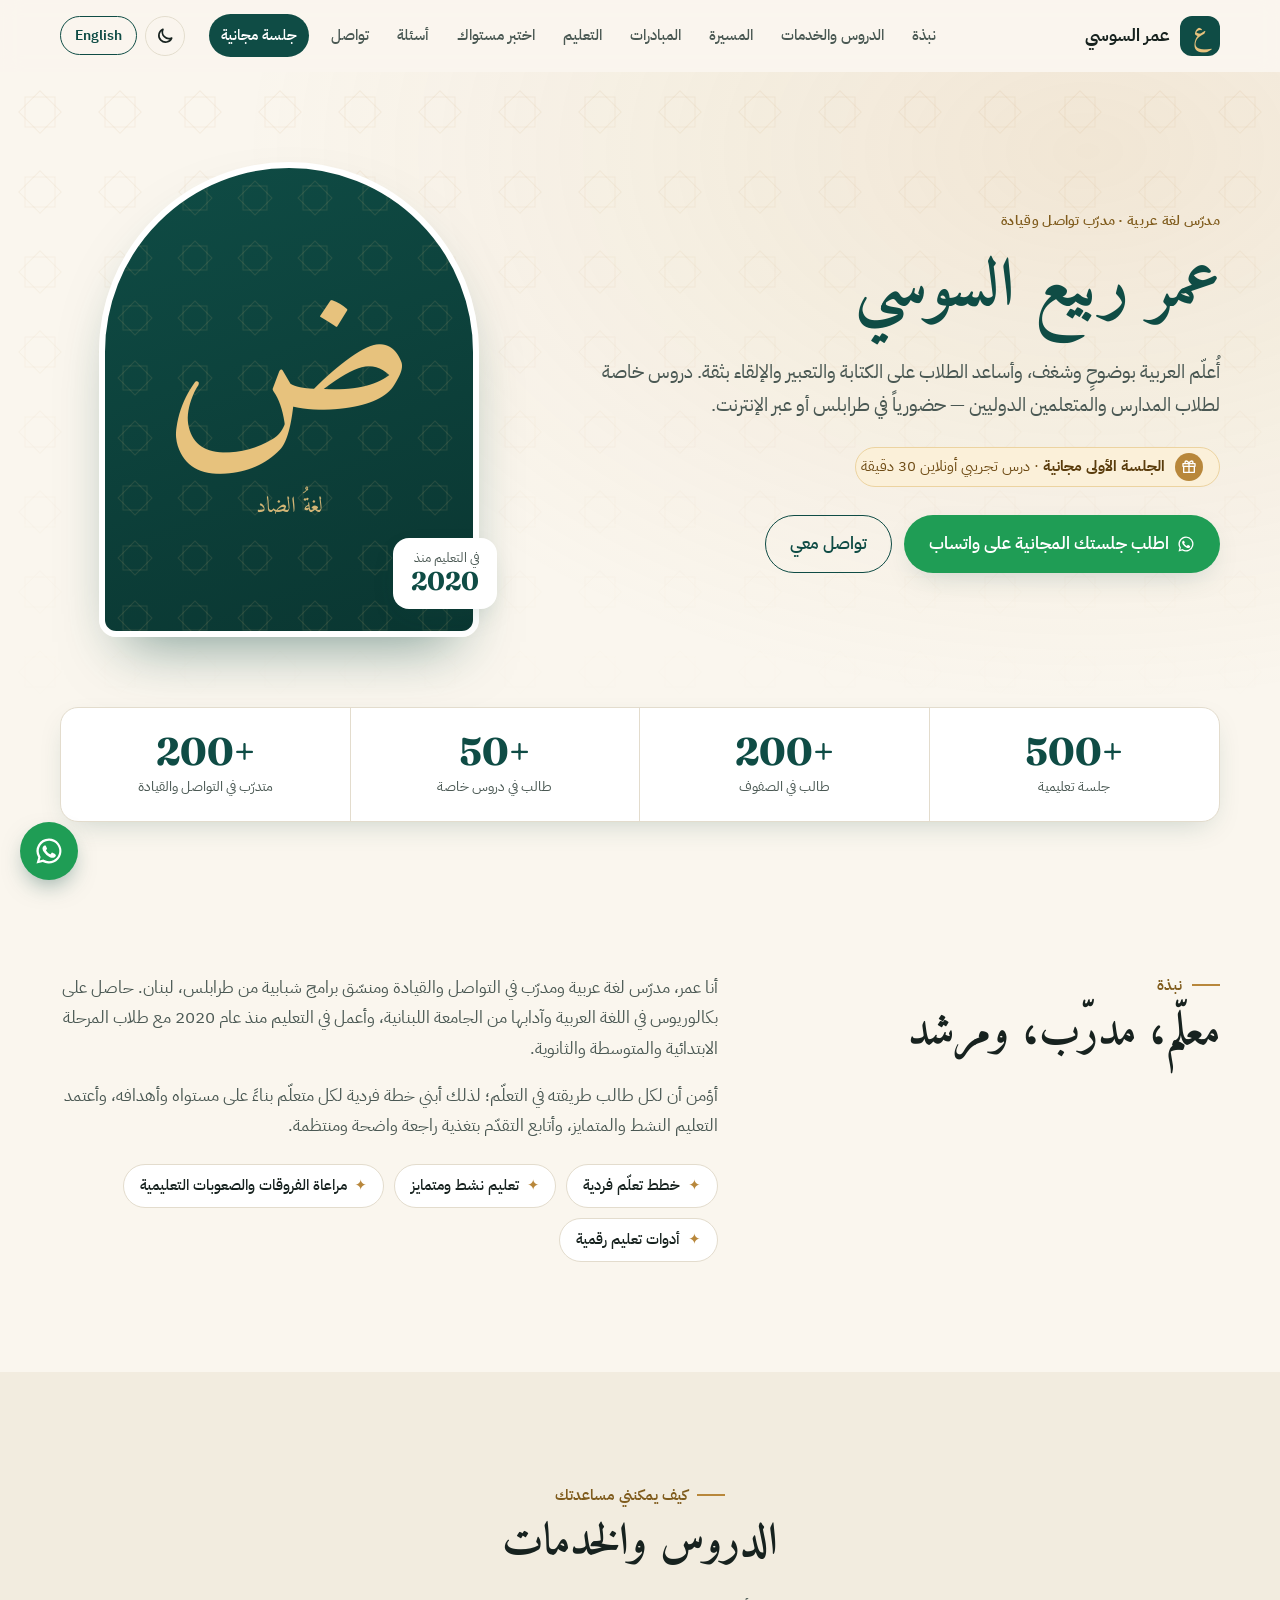
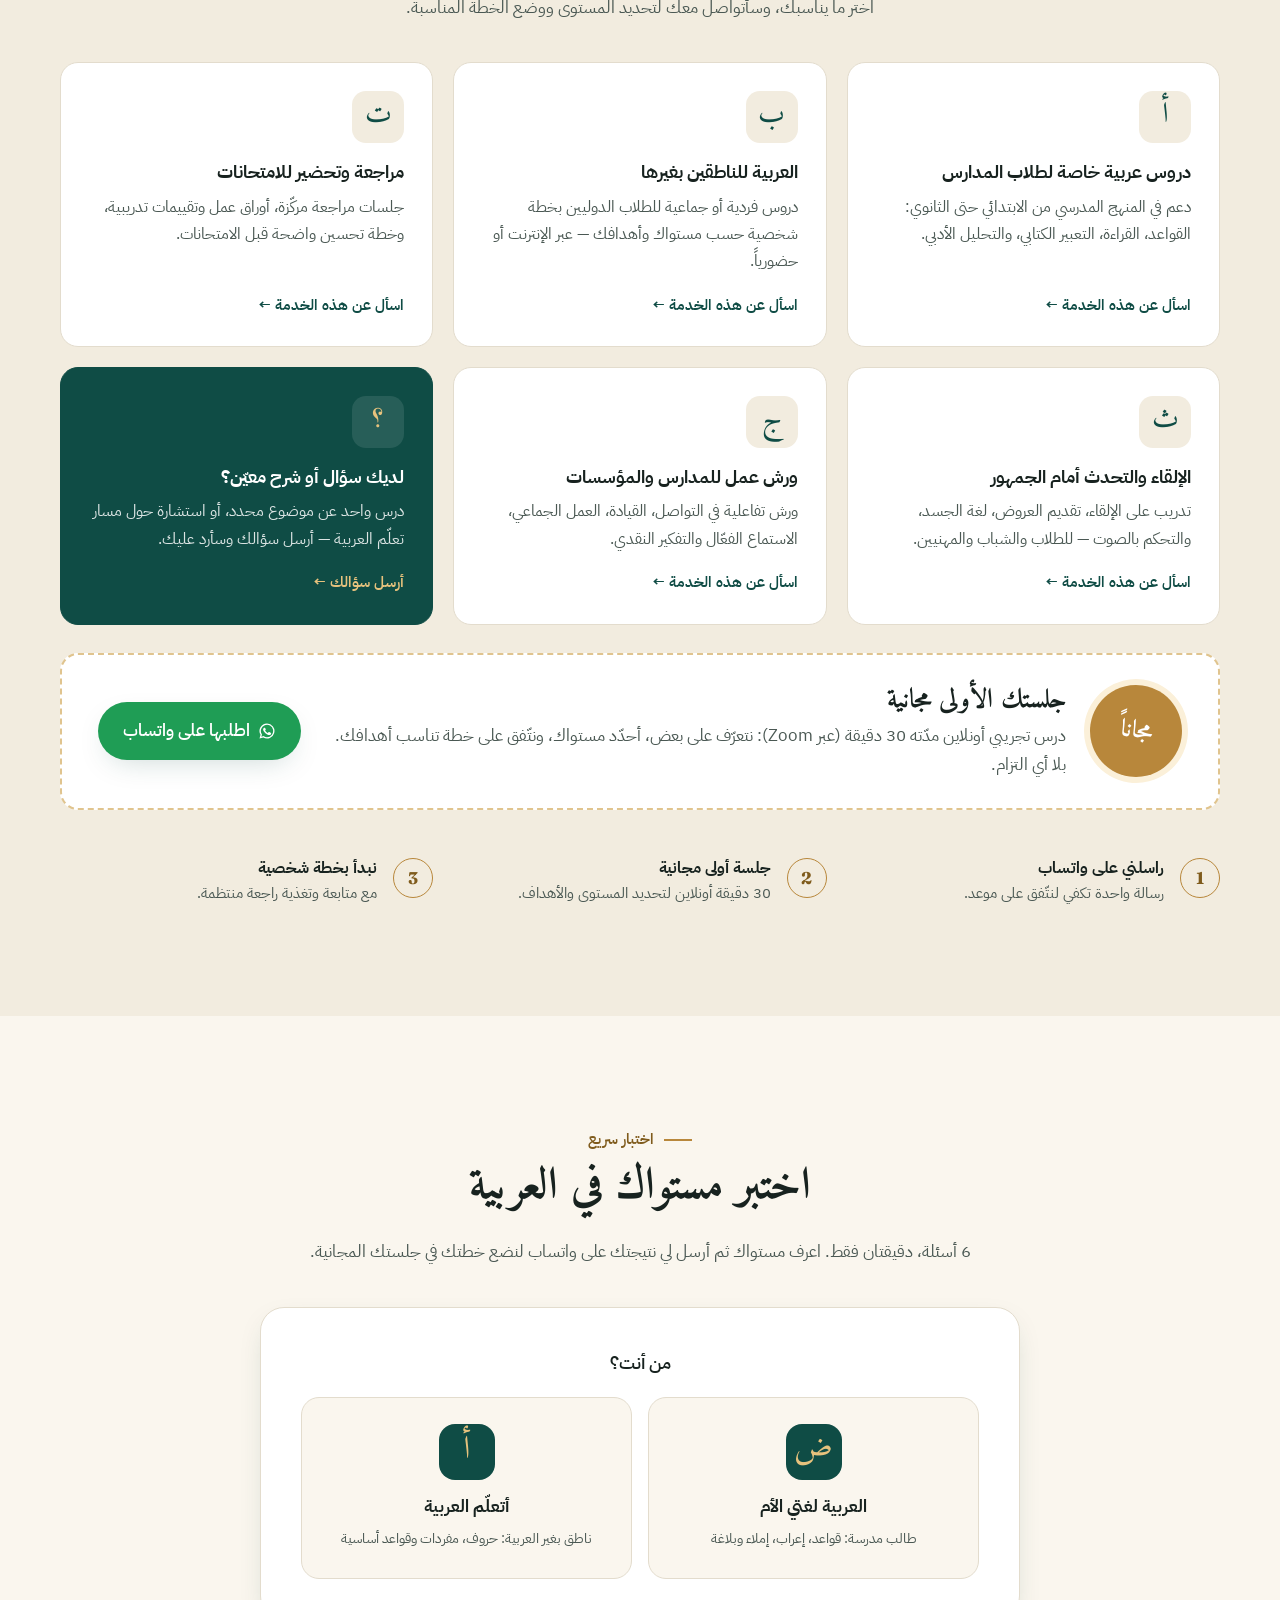
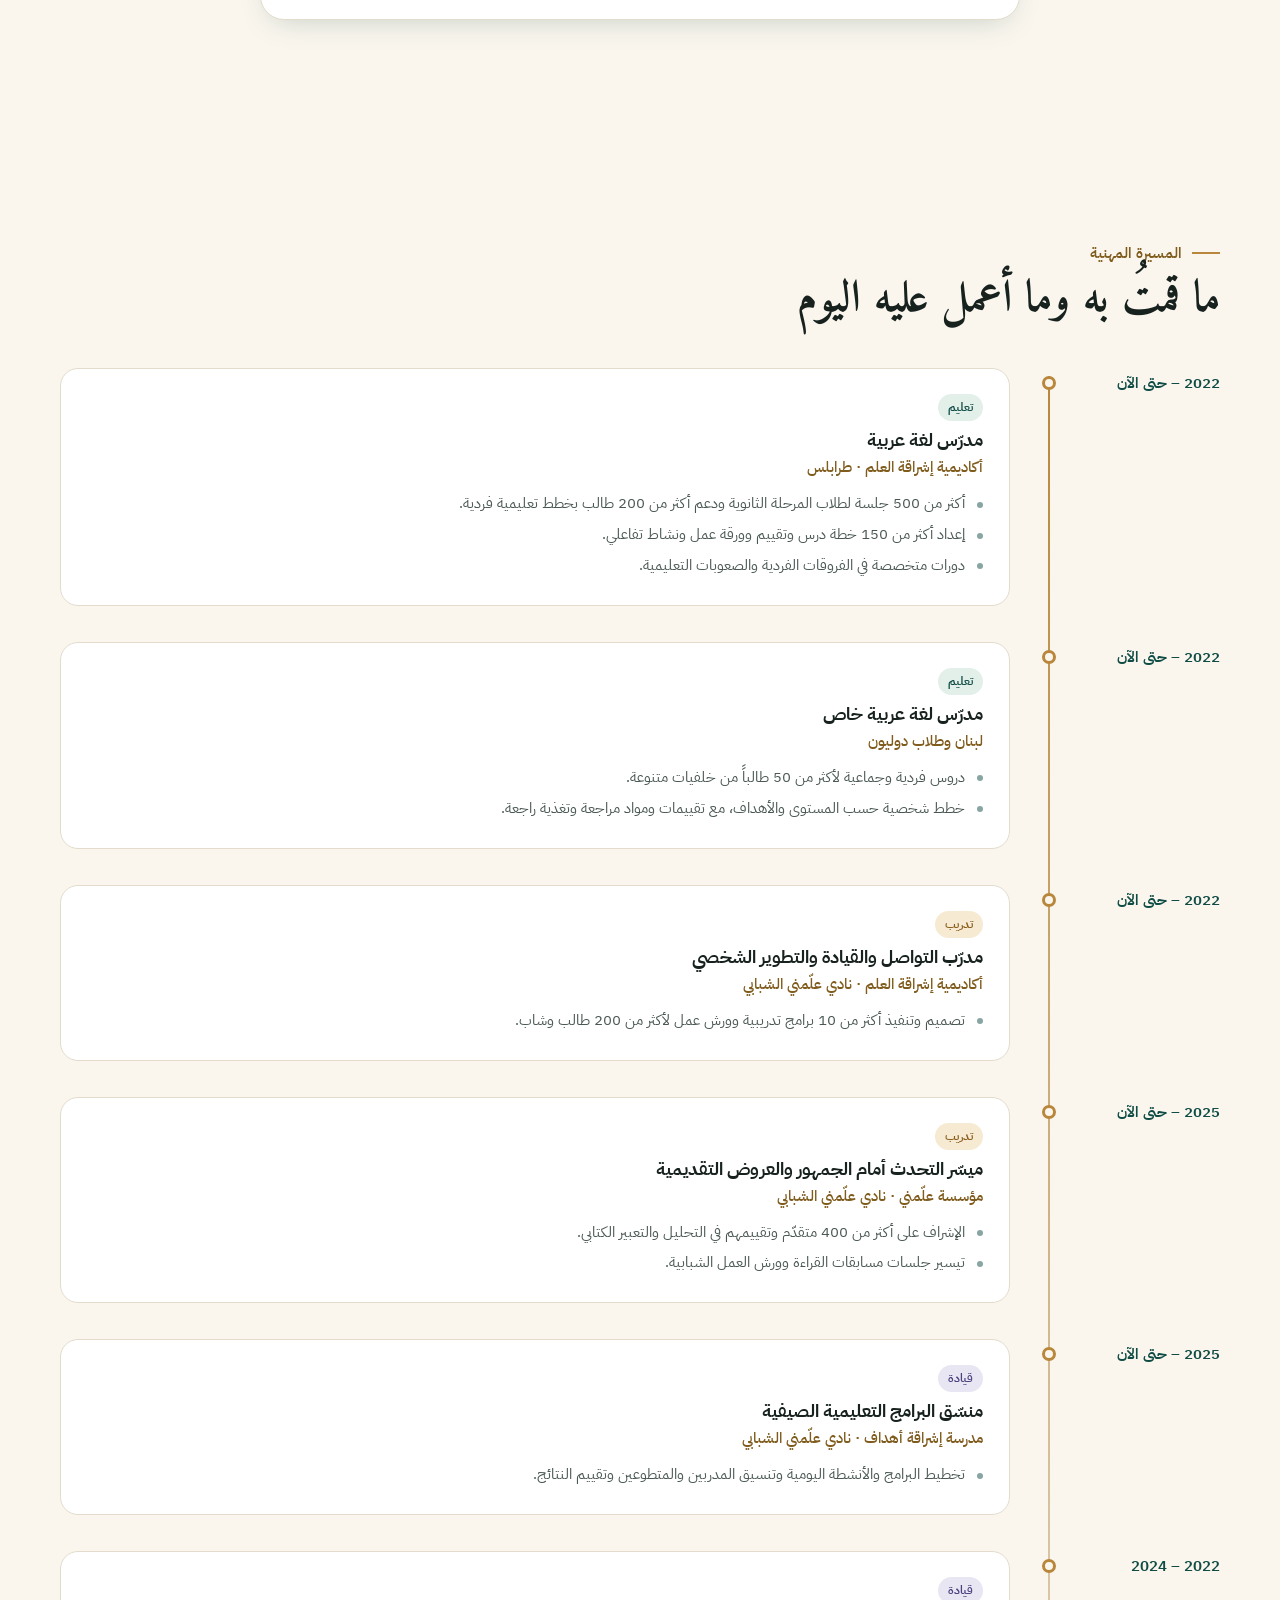
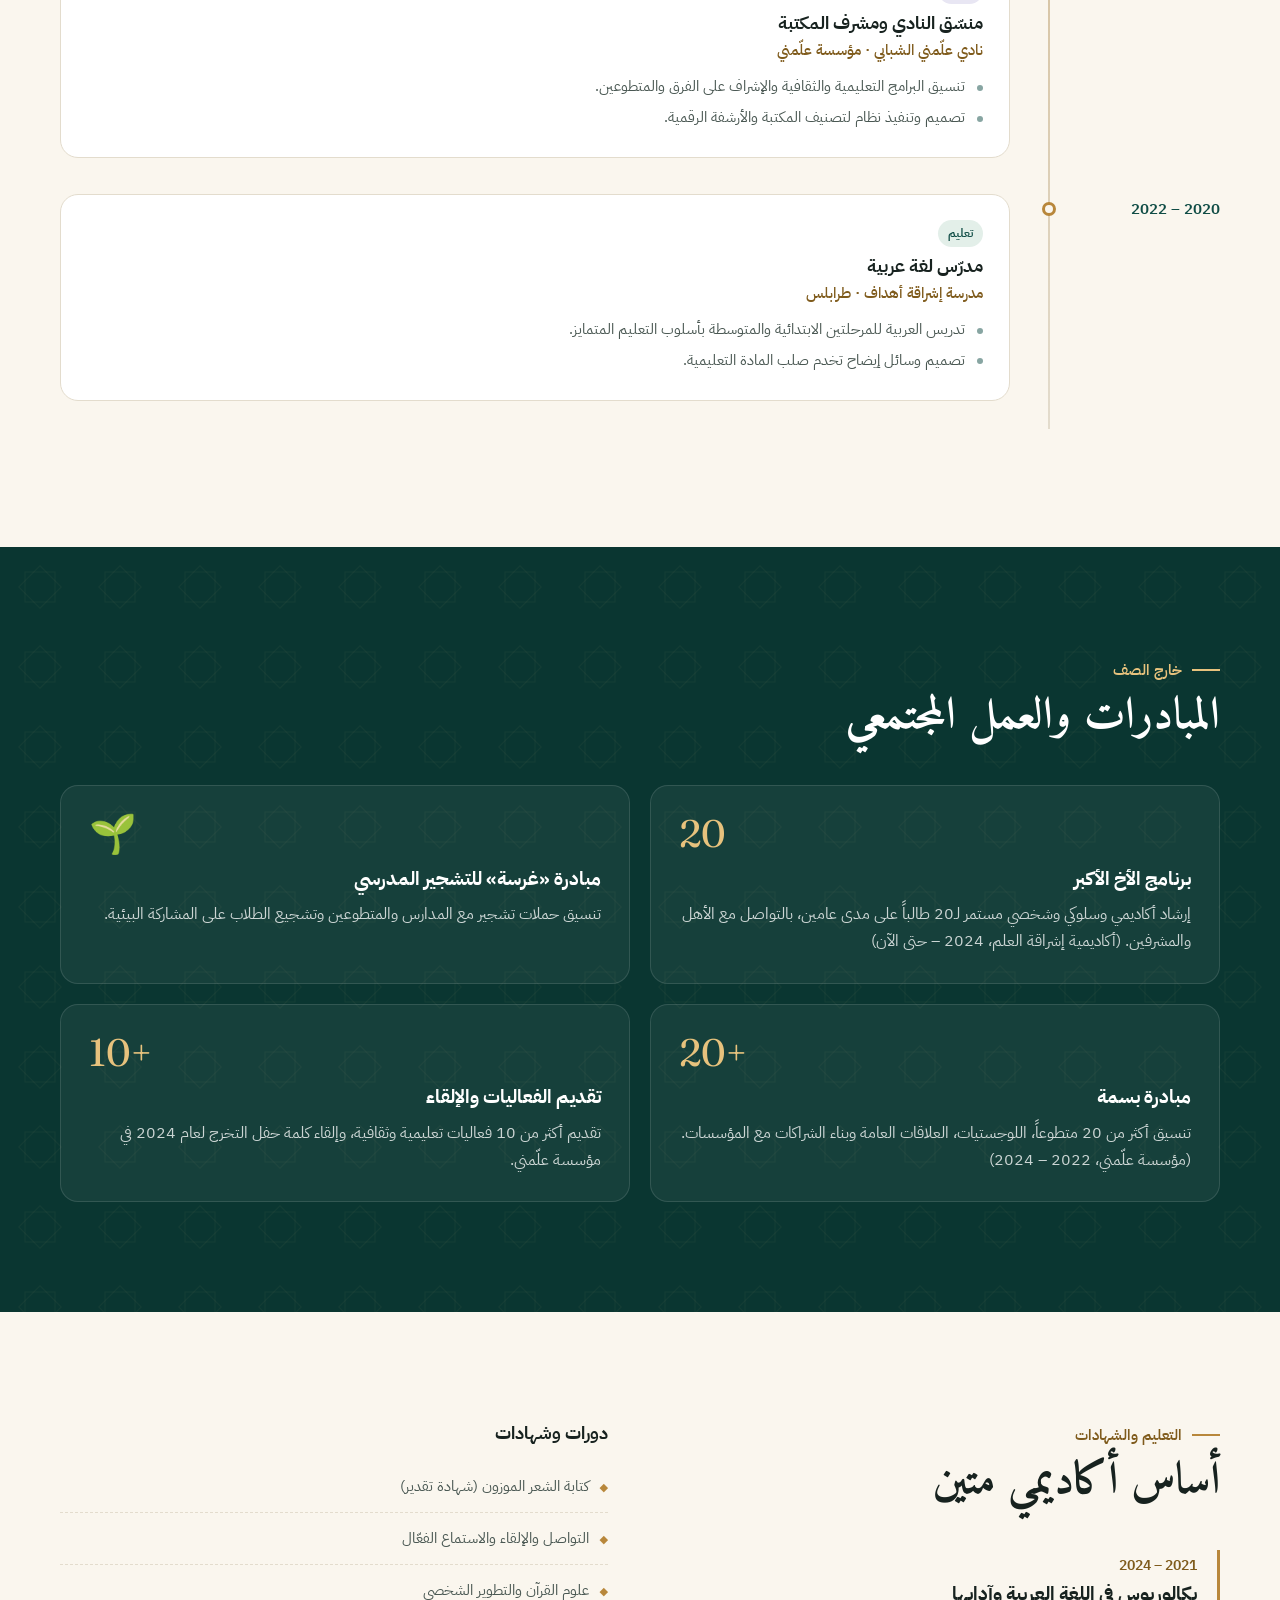
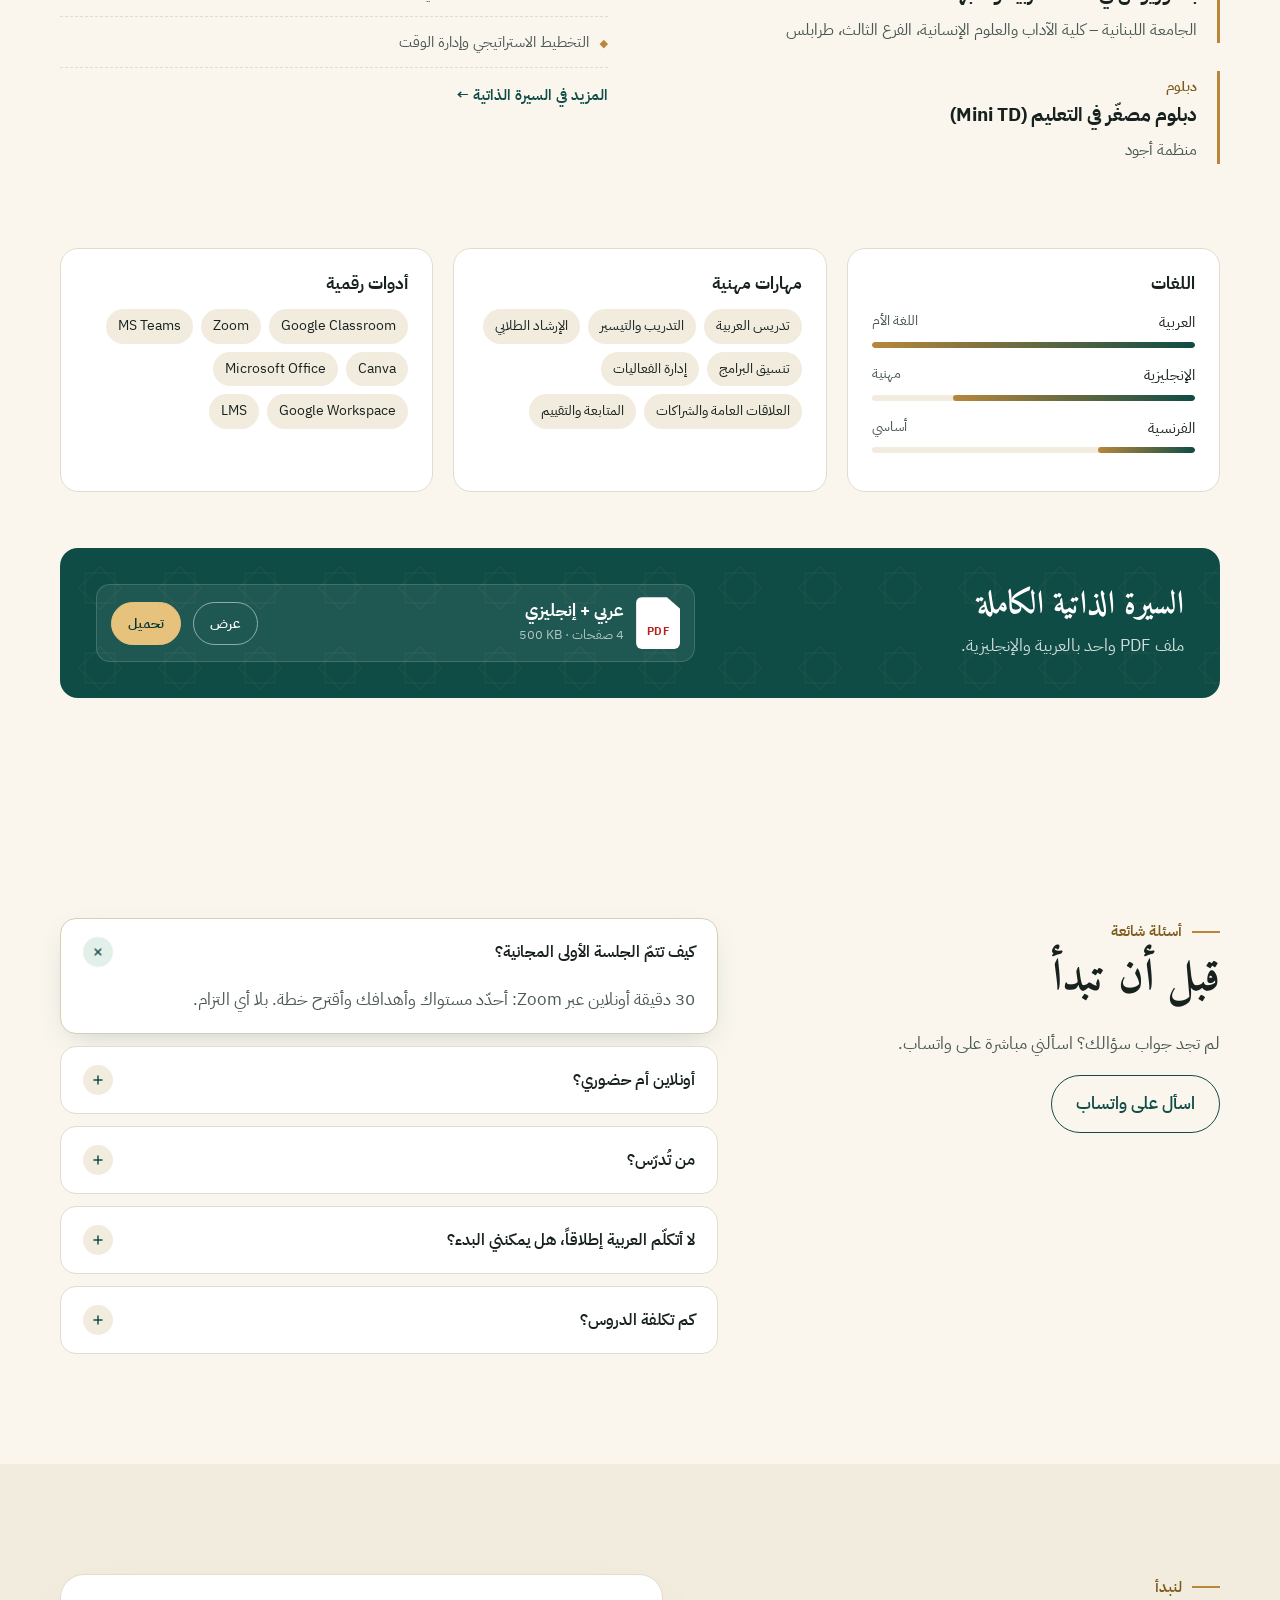
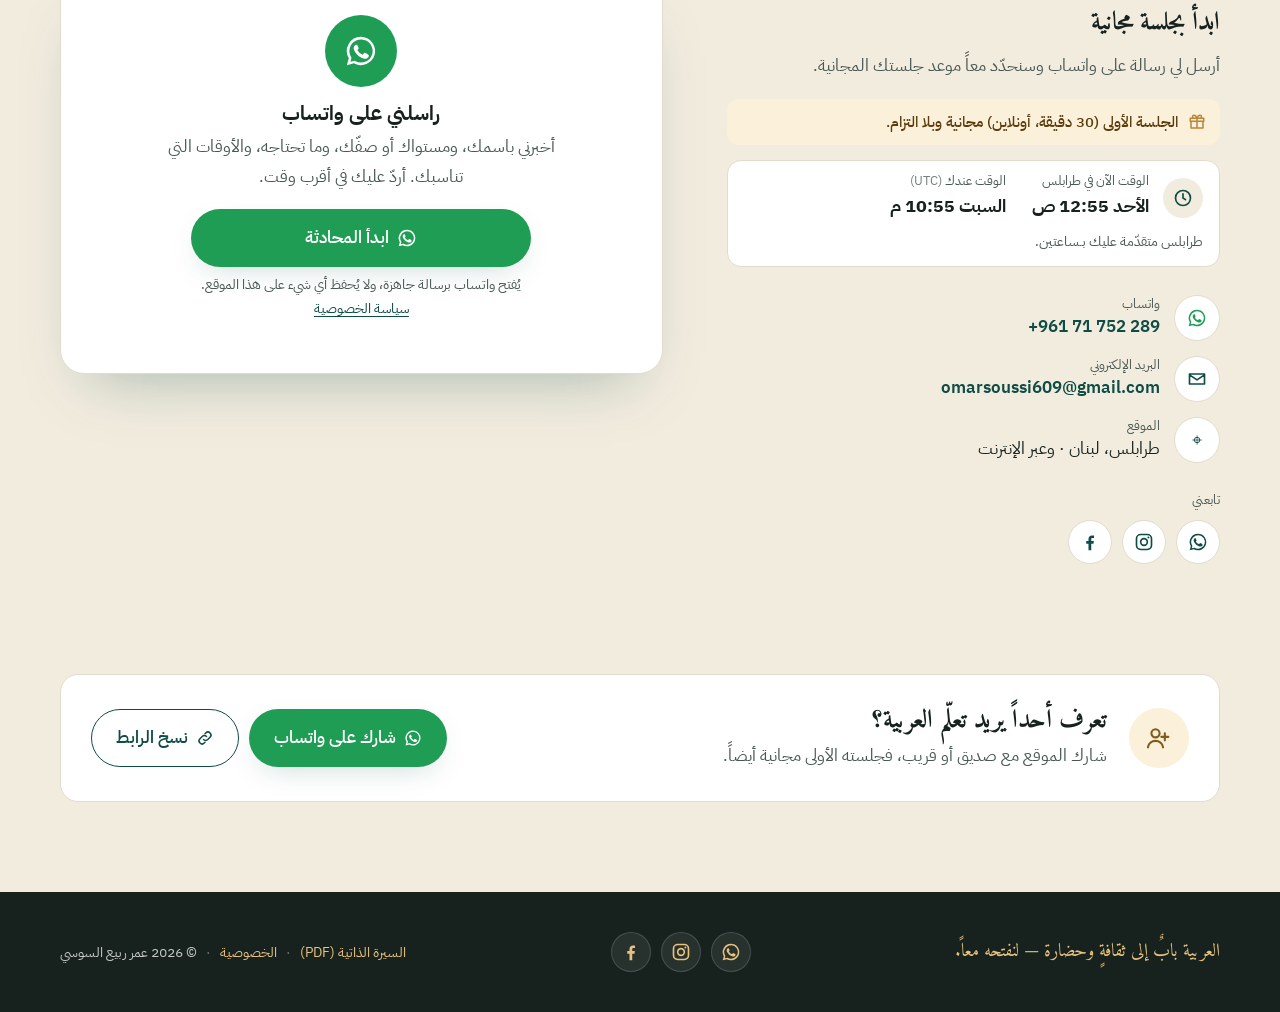
==== commit 5a7e84a7: "a" ====
--- a/index.html
+++ b/index.html
@@ -59,6 +59,8 @@
         "url": "https://omarsoussi.com/",
         "image": "https://omarsoussi.com/assets/og-image.png",
         "telephone": "+96171752289",
+        "email": "omarsoussi609@gmail.com",
+        "sameAs": ["https://www.instagram.com/omarsoussi2003/", "https://www.facebook.com/omar.soussi.306608"],
         "address": { "@type": "PostalAddress", "addressLocality": "Tripoli", "addressCountry": "LB" },
         "alumniOf": { "@type": "CollegeOrUniversity", "name": "Lebanese University – Faculty of Letters and Humanities, Branch 3" },
         "hasCredential": [
@@ -696,6 +698,11 @@
           <a href="https://wa.me/96171752289" target="_blank" rel="noopener" dir="ltr" data-wa-direct>+961 71 752 289</a></div>
         </li>
         <li>
+          <span class="ci"><svg viewBox="0 0 24 24" width="20" height="20" aria-hidden="true"><path fill="none" stroke="currentColor" stroke-width="2" stroke-linejoin="round" d="M3 6h18v12H3zM3 7l9 6 9-6"/></svg></span>
+          <div><small><span class="ar">البريد الإلكتروني</span><span class="en">Email</span></small>
+          <a href="mailto:omarsoussi609@gmail.com" dir="ltr">omarsoussi609@gmail.com</a></div>
+        </li>
+        <li>
           <span class="ci">⌖</span>
           <div><small><span class="ar">الموقع</span><span class="en">Location</span></small>
           <span><span class="ar">طرابلس، لبنان · وعبر الإنترنت</span><span class="en">Tripoli, Lebanon · and online</span></span></div>
